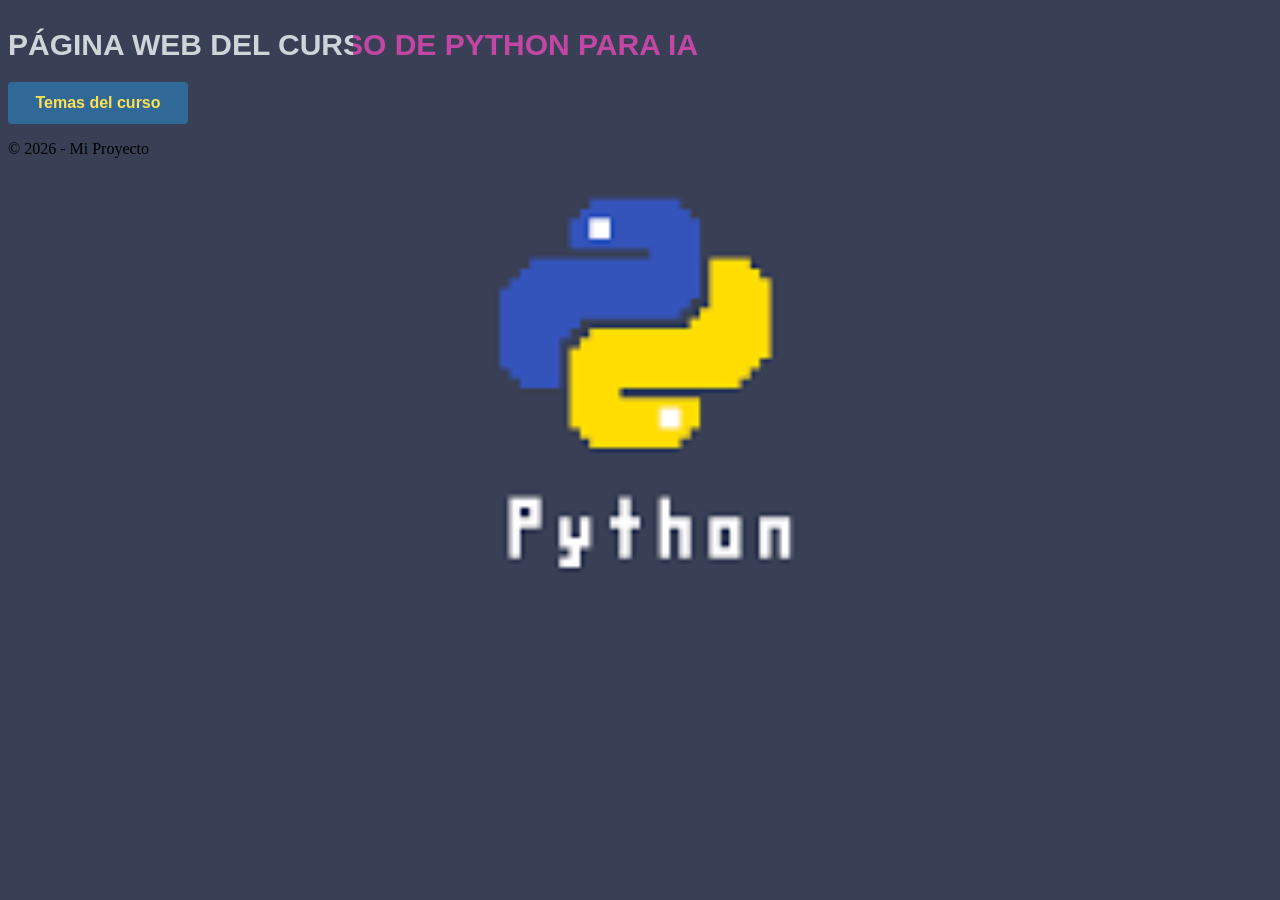
==== index.html @ 624d0b4f "Add files via upload" ====
<!DOCTYPE html>
<html lang="es">
<head>
    <meta charset="UTF-8">
    <title>python desde cero</title>
    <link rel="stylesheet" href="python.css">
</head>
<body>

    <header>
        <h1 class="texto-dua">Página web del curso de python para IA</h1>
    </header>
    <div class="dropdown">
        <button class="dropbtn">Temas del curso</button>
        <div class="dropdown-content">
            <a href="ejercita.html">Ejercicios</a>
            <a href="Resumenes.html">Resumenes<br>de clases</a>
            <a href="Tips.html">Tips</a>
            <a href="Temas.html">Temas</a>
        </div>
    </div>
    <footer>
        <p>&copy; 2026 - Mi Proyecto</p>
    </footer>
<script src="script.js"></script>
</body>
</html>
---- python.css ----
body{
    background-image:url("[data-uri]");
    background-size: cover;
}
.texto-dua {
    /* El degradado de colores */
    background: linear-gradient(90deg, #cfd4d8 50%, #c246a3 50%);

    /* Estas tres líneas son las que hacen la magia del recorte */
    -webkit-background-clip: text; /* Obligatorio para Chrome/Safari/Celulares */
    background-clip: text;         /* Estándar moderno */
    color: transparent;            /* Hace el texto invisible para ver el fondo */

    /* Estilos para que el texto sea grande y se vea bien el corte */
    font-size: 30px;
    font-weight: 900;
    font-family: 'Arial Black', sans-serif;
    display: inline-block;
    text-transform: uppercase;
}
.dropdown {
    position: relative;
    display: inline-block;
}

.dropbtn {
    background-color: #306998;
    color: #ffe052;
    padding: 12px 20px;
    font-size: 16px;
    font-weight: bold;
    border: none;
    border-radius: 4px;
    cursor: pointer;
    min-width: 180px;
}

/* 1. OCULTAR POR DEFECTO */
.dropdown-content {
    display: none; 
    position: absolute;
    background-color: #ffffff;
    min-width: 180px;
    box-shadow: 0px 8px 16px rgba(0,0,0,0.1);
    z-index: 100; /* Asegura que tape la tabla */
}

/* 2. ESTILO DE LOS ENLACES */
.dropdown-content a {
    color: #333;
    padding: 12px 16px;
    text-decoration: none;
    display: block;
    font-family: sans-serif;
    transition: 0.3s;
}

/* 3. EFECTO HOVER EN ENLACES */
.dropdown-content a:hover {
    background-color: #f1f1f1; /* Corregido el # */
    color: #306998;
    border-left: 4px solid #ffe052;
}

/* 4. MOSTRAR AL PASAR EL MOUSE */
.dropdown:hover .dropdown-content {
    display: block;
}

.dropdown:hover .dropbtn {
    background-color: #234f75;
}

a {
    text-decoration: none;
}
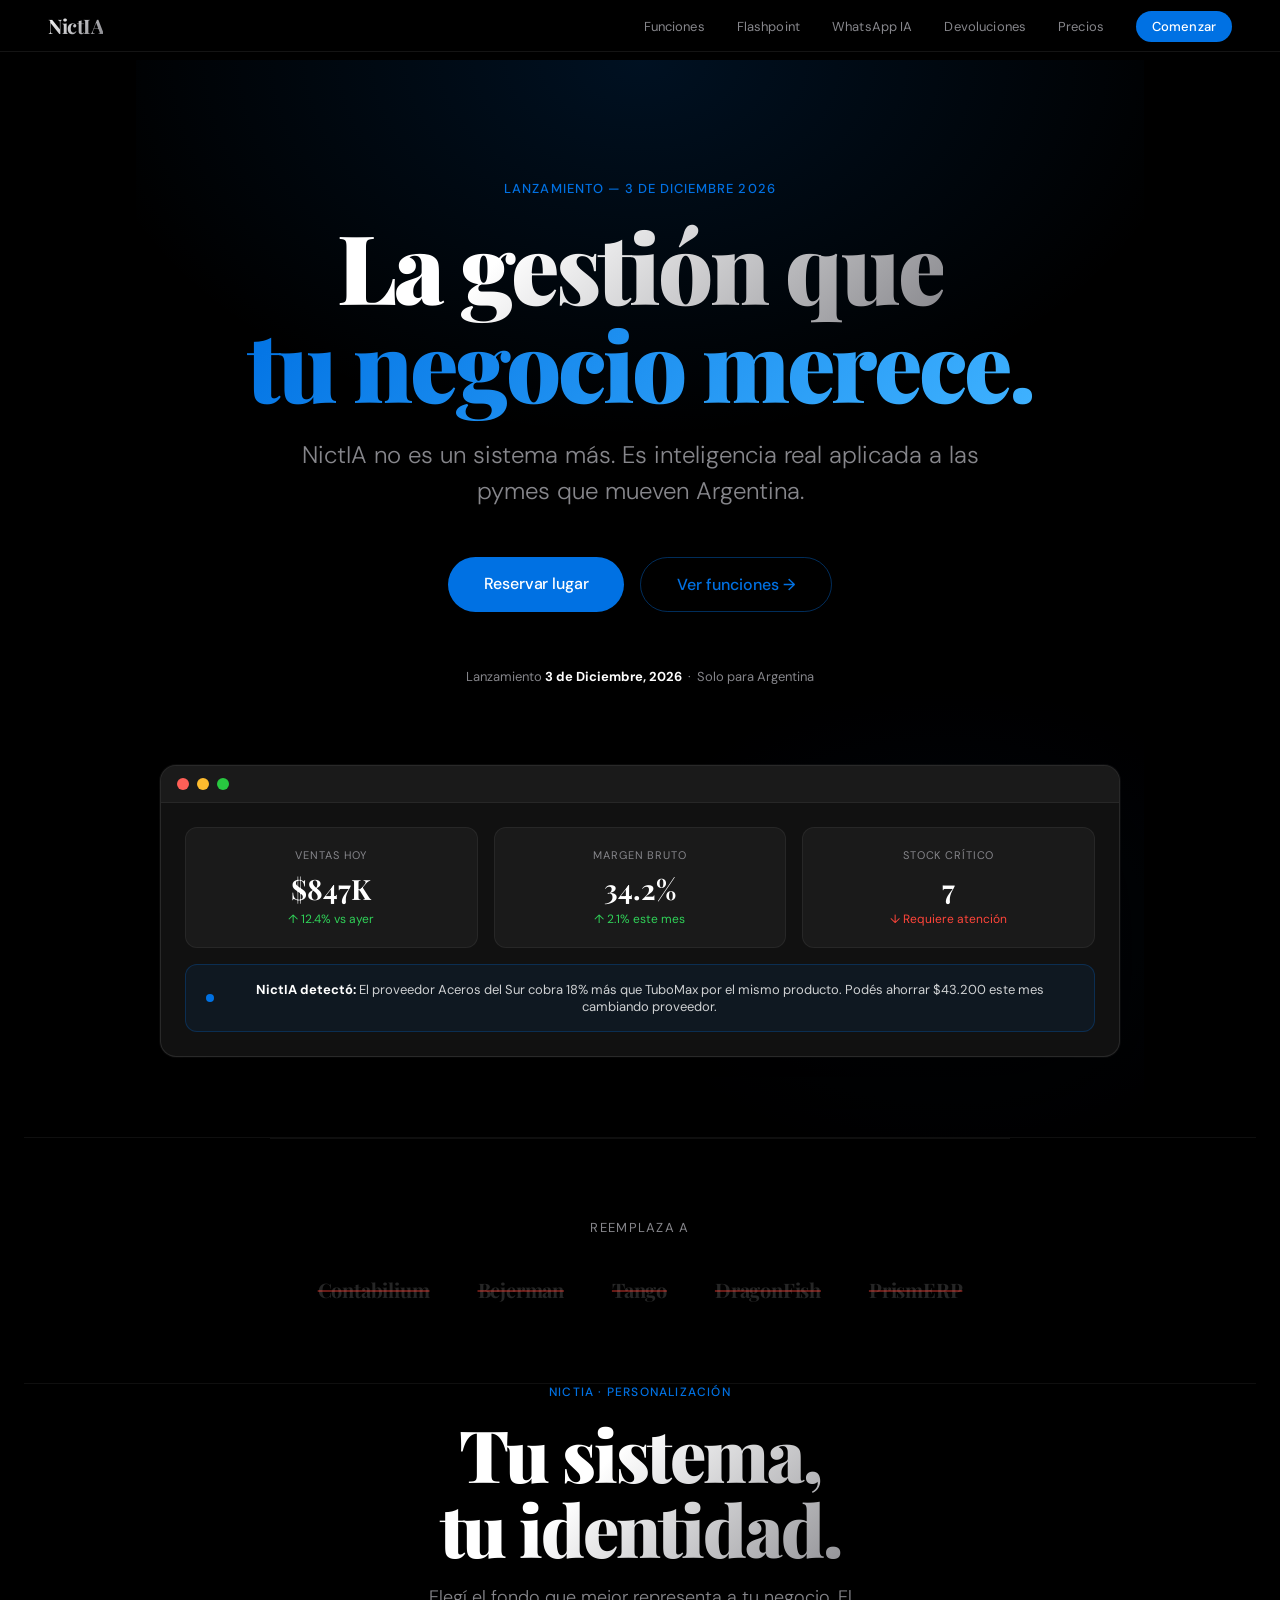
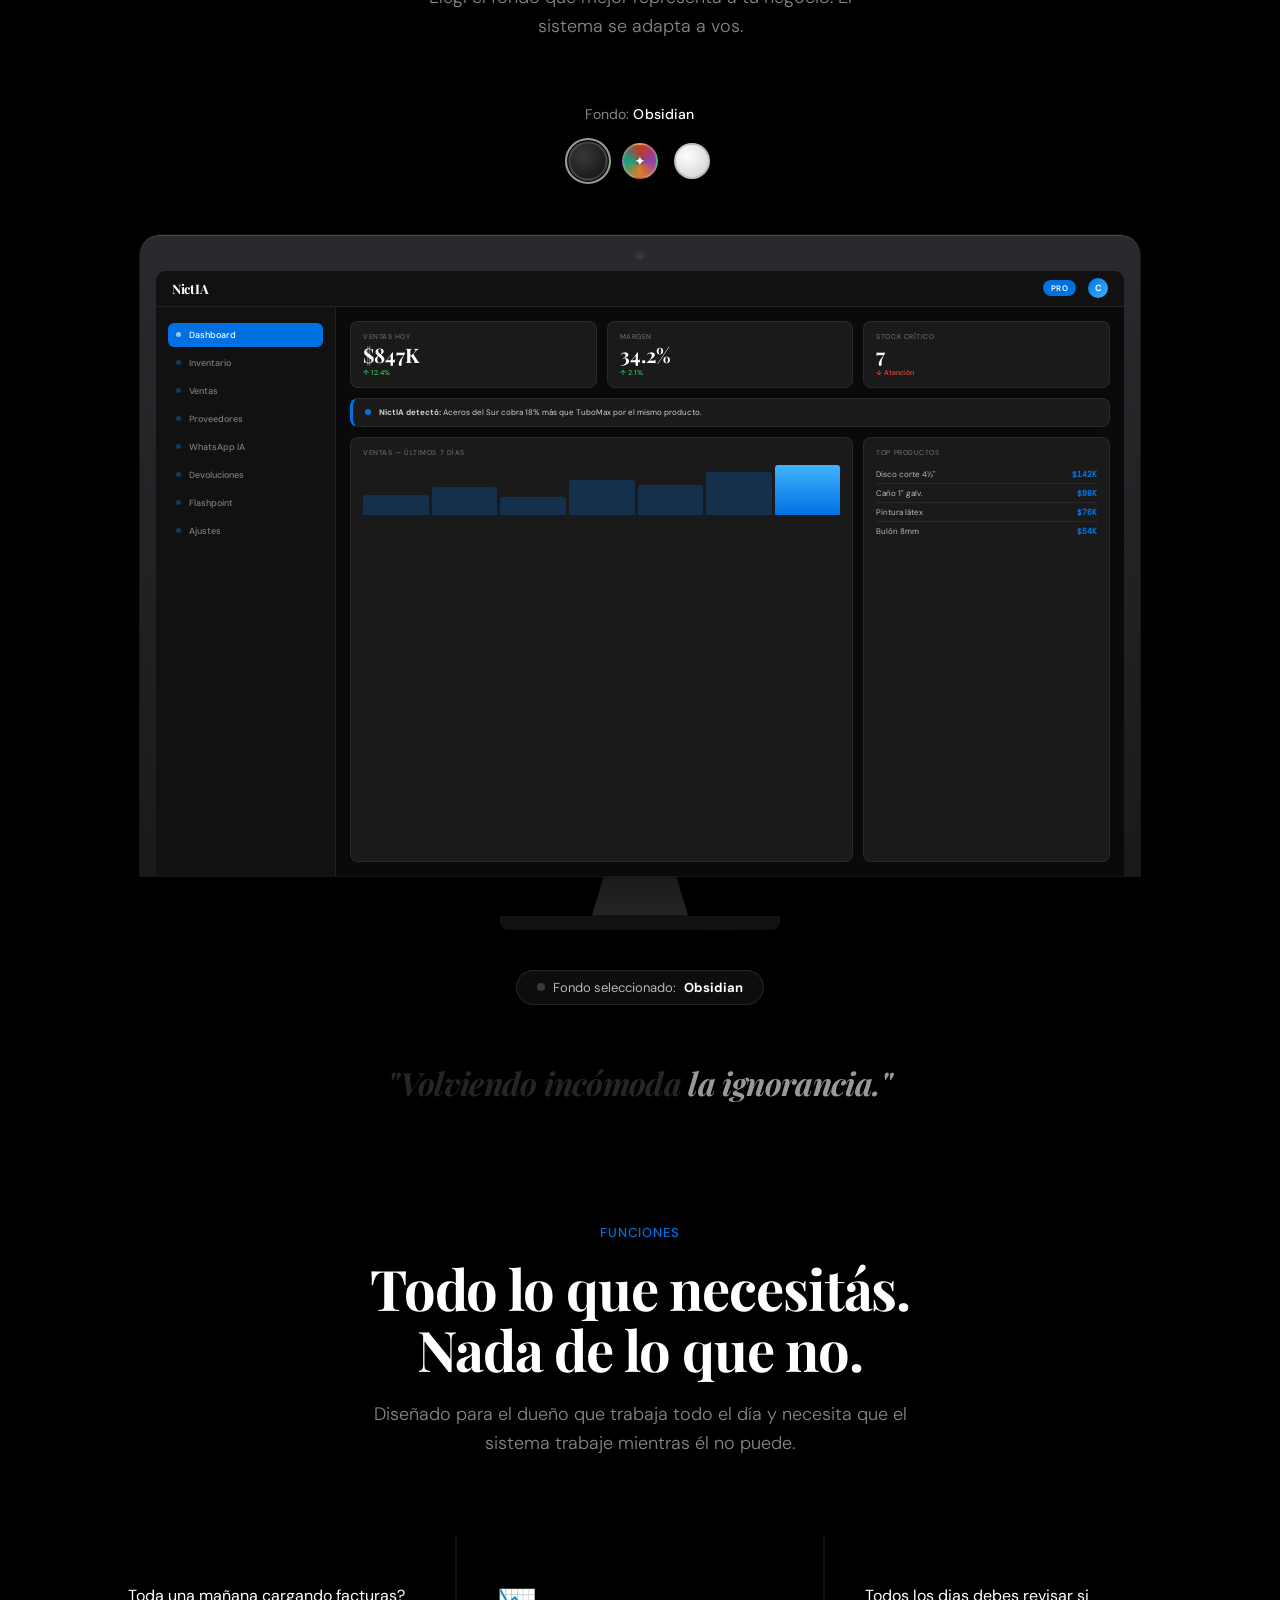
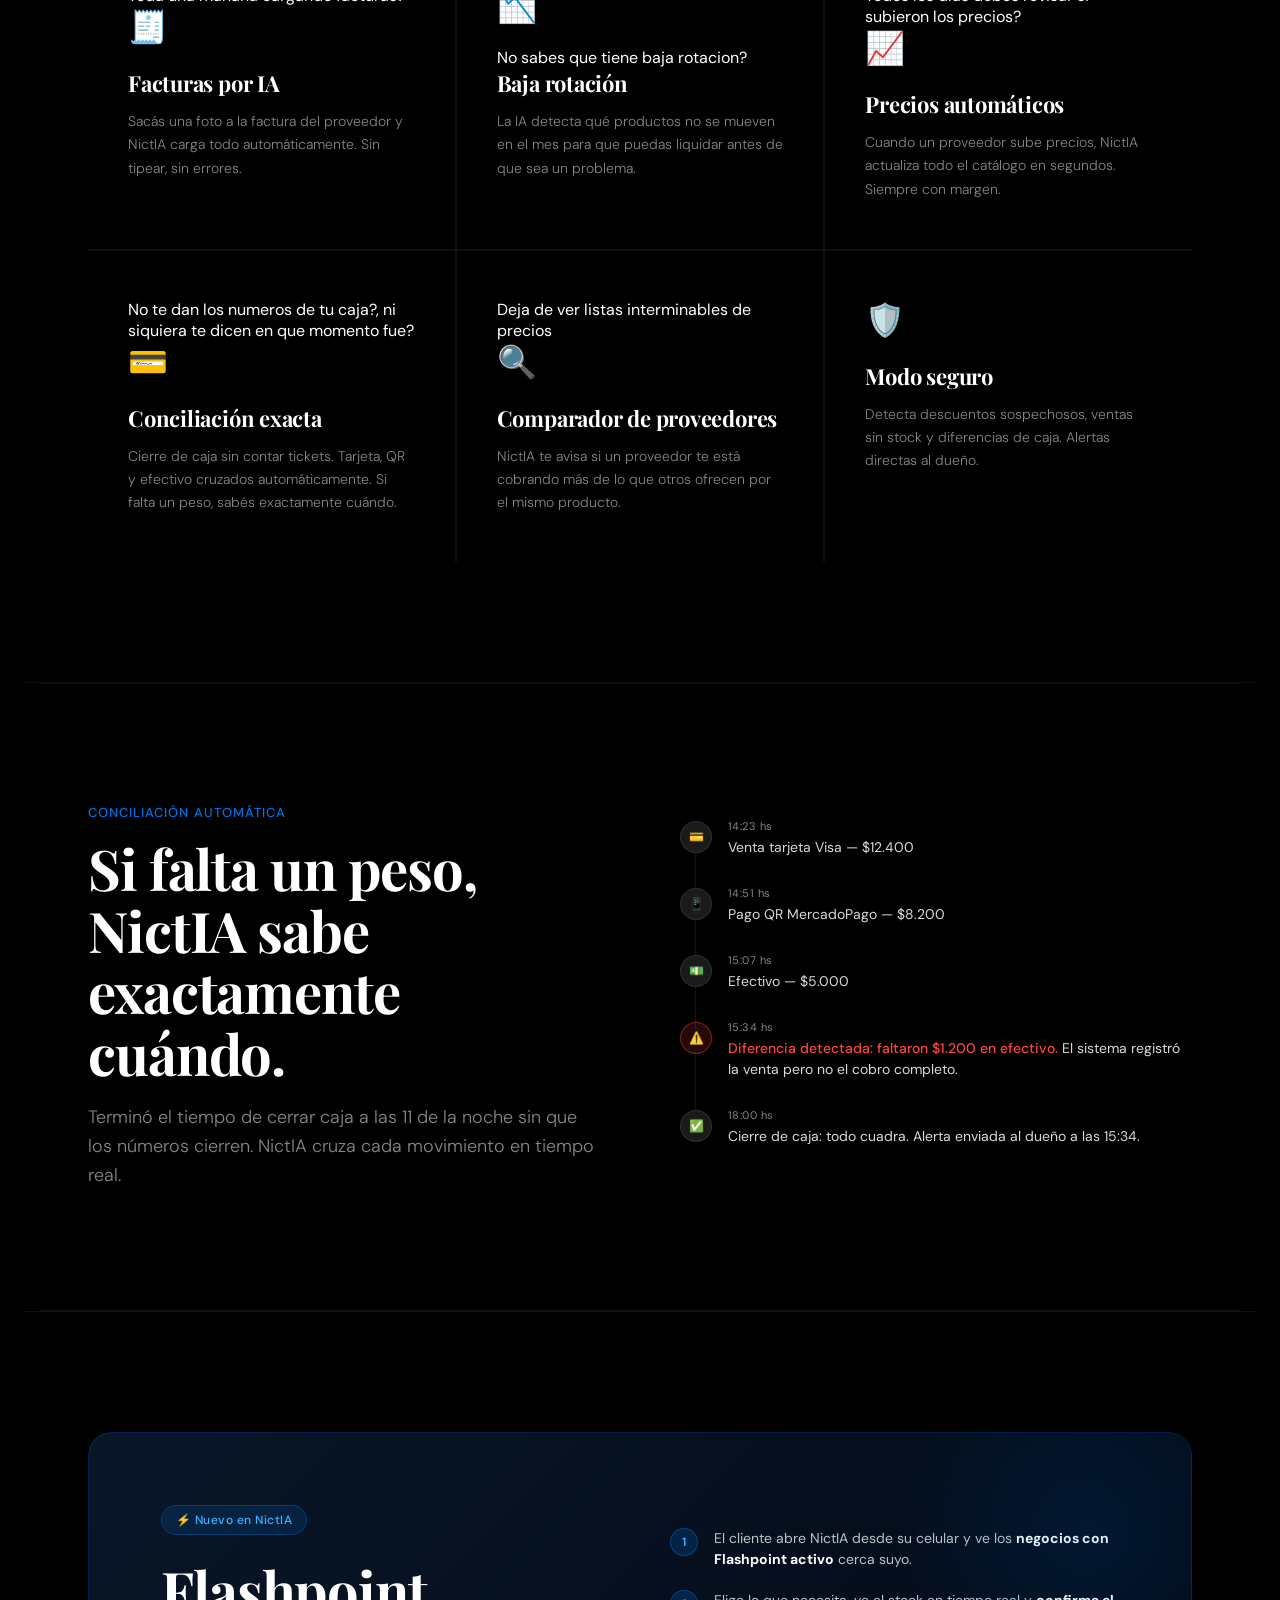
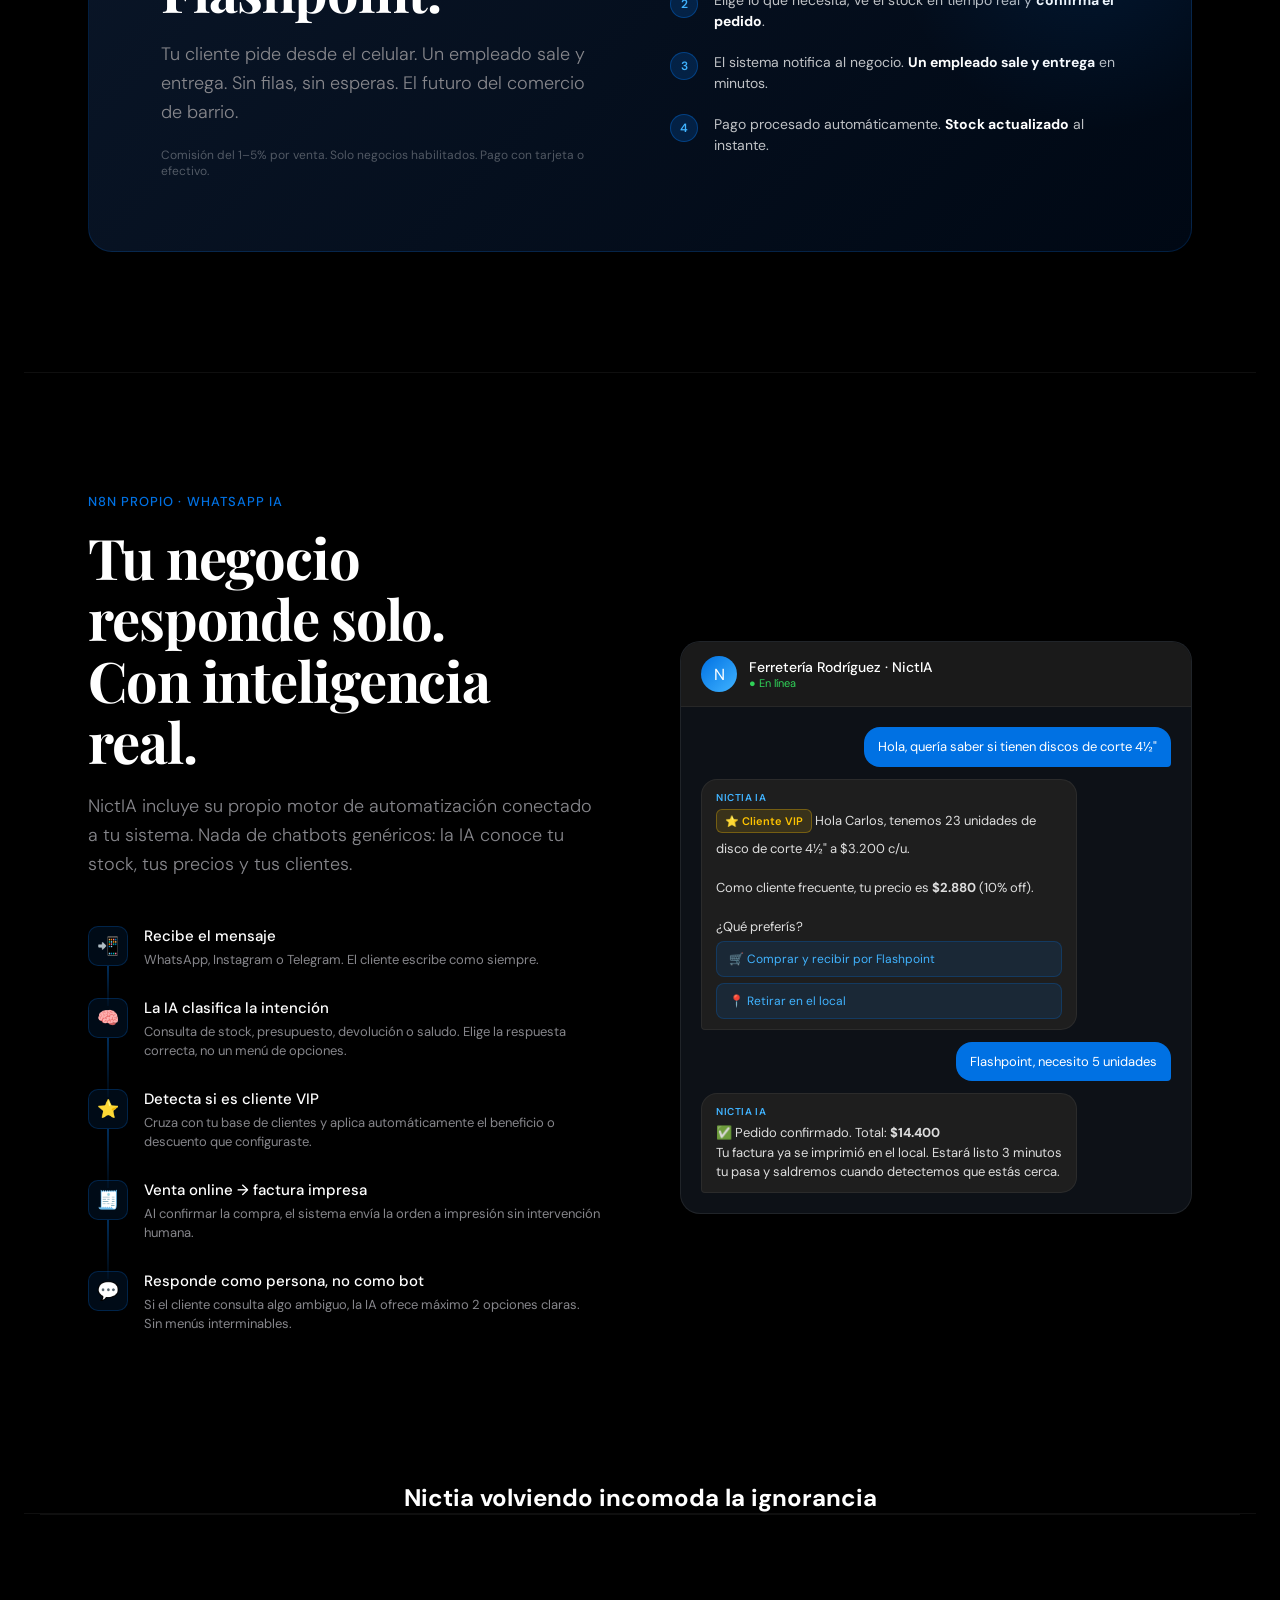
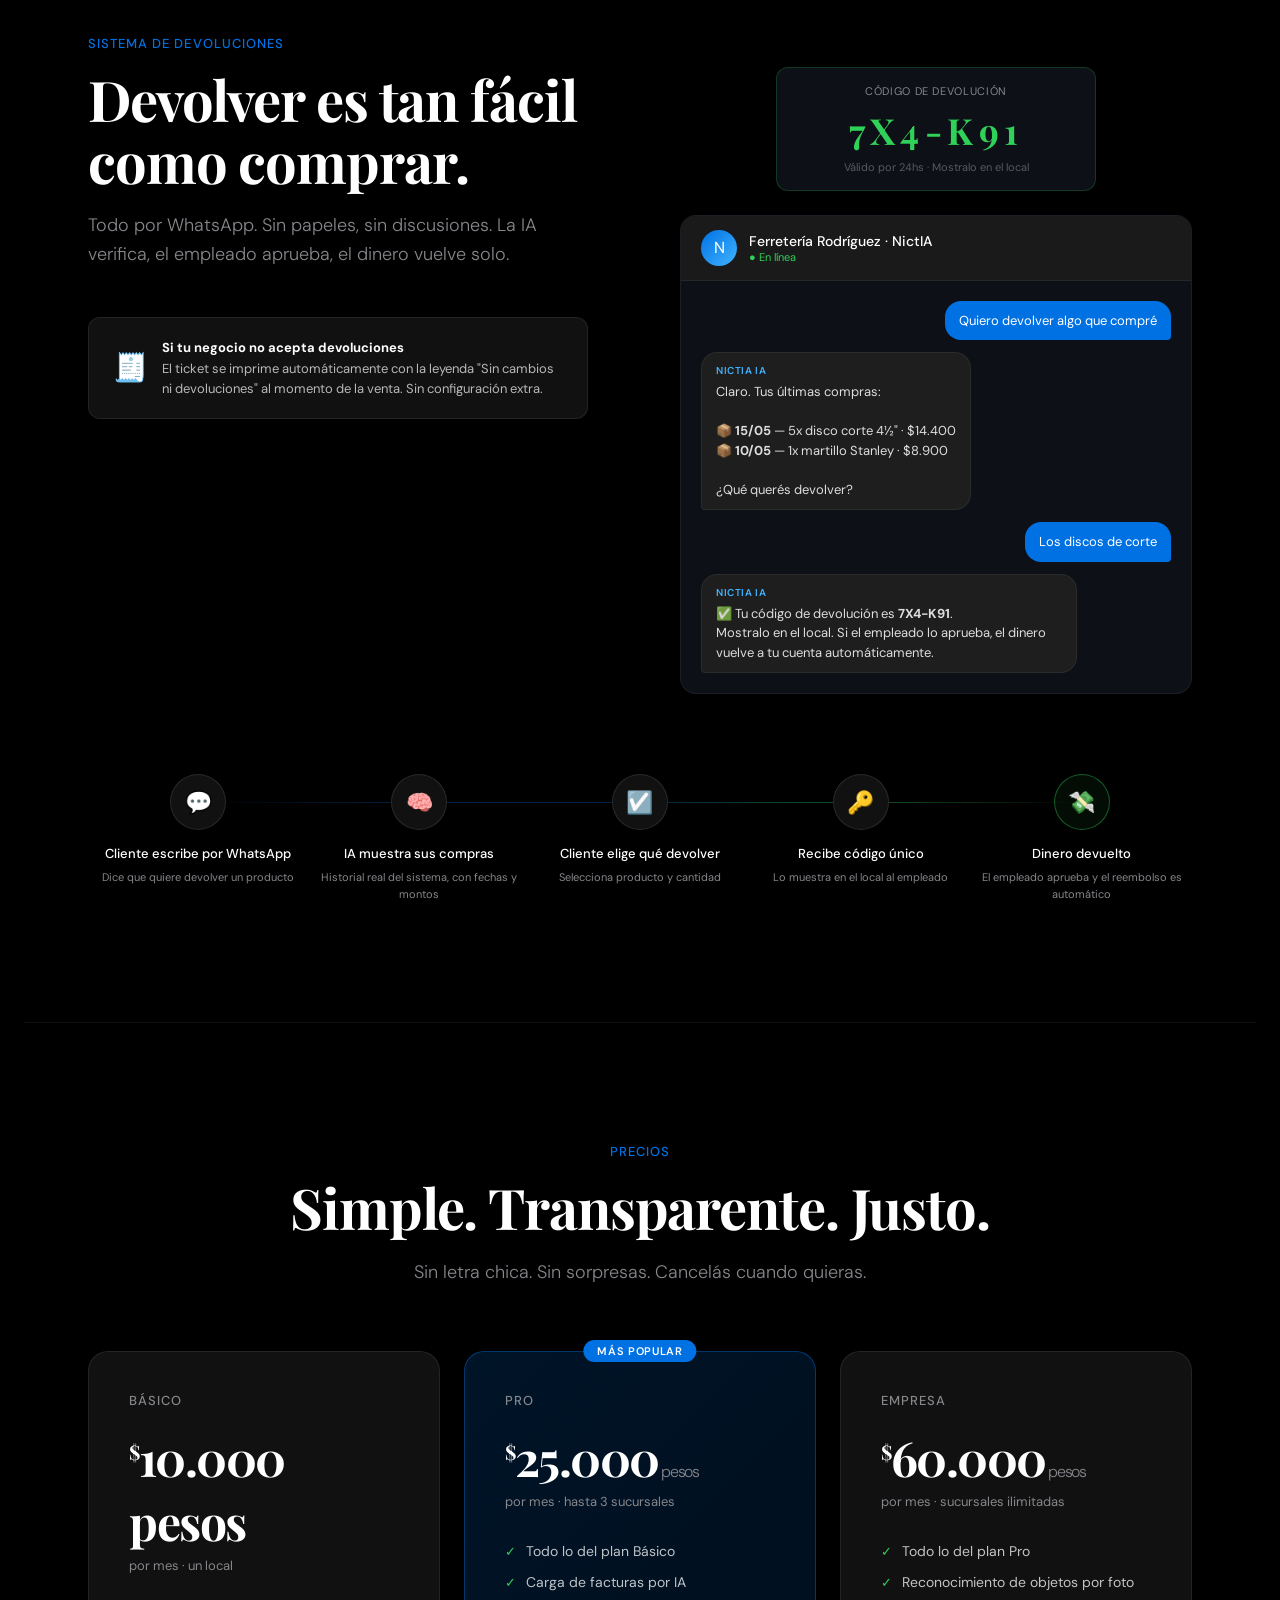
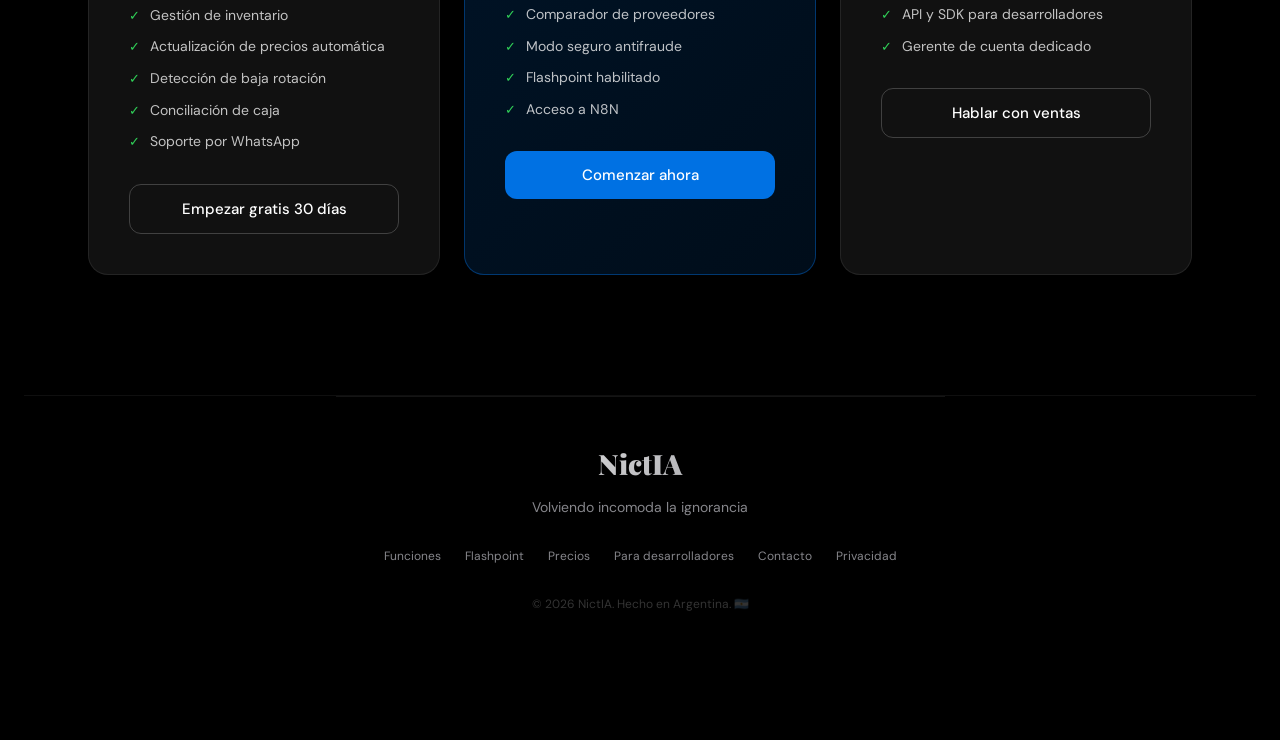
==== commit e1b9df6c: "Update index.html" ====
--- a/index.html
+++ b/index.html
@@ -1,27 +1,2578 @@
 <!DOCTYPE html>
 <html lang="es">
 <head>
-    <meta charset="UTF-8">
-    <title>python desde cero</title>
-    <link rel="stylesheet" href="python.css">
+<meta charset="UTF-8">
+<meta name="viewport" content="width=device-width, initial-scale=1.0">
+<title>NictIA — El futuro de la gestión</title>
+<link href="https://fonts.googleapis.com/css2?family=Playfair+Display:wght@400;700;900&family=DM+Sans:wght@300;400;500&display=swap" rel="stylesheet">
+<style>
+  *, *::before, *::after { margin: 0; padding: 0; box-sizing: border-box; }
+
+  :root {
+    --black: #000000;
+    --white: #ffffff;
+    --gray-light: #f5f5f7;
+    --gray-mid: #86868b;
+    --gray-dark: #1d1d1f;
+    --accent: #0071e3;
+    --accent-hover: #0077ed;
+  }
+*, *::before, *::after { margin: 0; padding: 0; box-sizing: border-box; }
+
+:root {
+  --page-bg: #000;
+  --accent: #0071e3;
+  --gray-mid: #86868b;
+  --white: #fff;
+
+  /* Tema 1: Obsidian (default) */
+  --t1-bg: #0a0a0a;
+  --t1-sidebar: #111111;
+  --t1-card: #1a1a1a;
+  --t1-border: rgba(255,255,255,0.07);
+  --t1-text: #ffffff;
+  --t1-accent: #0071e3;
+  --t1-accent2: #40b3ff;
+  --t1-green: #30d158;
+  --t1-swatch: #1a1a1a;
+
+  /* Tema 2: Aurora (verde esmeralda) */
+  --t2-bg: #020f0a;
+  --t2-sidebar: #051a10;
+  --t2-card: #0a2318;
+  --t2-border: rgba(48,209,88,0.12);
+  --t2-text: #e8fff2;
+  --t2-accent: #30d158;
+  --t2-accent2: #80ffaa;
+  --t2-green: #80ffaa;
+  --t2-swatch: #0a2318;
+
+  /* Tema 3: Titanio (blanco humo) */
+  --t3-bg: #f0f0f2;
+  --t3-sidebar: #e4e4e8;
+  --t3-card: #ffffff;
+  --t3-border: rgba(0,0,0,0.08);
+  --t3-text: #1d1d1f;
+  --t3-accent: #0071e3;
+  --t3-accent2: #0055b3;
+  --t3-green: #1a8a3a;
+  --t3-swatch: #d0d0d5;
+
+  /* Active theme vars */
+  --sys-bg: var(--t1-bg);
+  --sys-sidebar: var(--t1-sidebar);
+  --sys-card: var(--t1-card);
+  --sys-border: var(--t1-border);
+  --sys-text: var(--t1-text);
+  --sys-accent: var(--t1-accent);
+  --sys-accent2: var(--t1-accent2);
+  --sys-green: var(--t1-green);
+}
+
+body {
+  background: #000;
+  font-family: 'DM Sans', sans-serif;
+  color: #fff;
+  min-height: 100vh;
+  display: flex;
+  flex-direction: column;
+  align-items: center;
+  justify-content: flex-start;
+  padding: 60px 24px 80px;
+  overflow-x: hidden;
+}
+
+/* PAGE HEADER */
+.page-header {
+  text-align: center;
+  margin-bottom: 64px;
+  animation: fadeUp 0.7s ease forwards;
+}
+
+.page-eyebrow {
+  font-size: 12px;
+  font-weight: 500;
+  letter-spacing: 0.1em;
+  text-transform: uppercase;
+  color: var(--accent);
+  margin-bottom: 16px;
+}
+
+.page-title {
+  font-family: 'Playfair Display', serif;
+  font-size: clamp(40px, 6vw, 72px);
+  font-weight: 900;
+  letter-spacing: -0.03em;
+  line-height: 1.05;
+  background: linear-gradient(135deg, #fff 40%, #86868b 100%);
+  -webkit-background-clip: text;
+  -webkit-text-fill-color: transparent;
+  background-clip: text;
+  margin-bottom: 16px;
+}
+
+.page-sub {
+  font-size: 18px;
+  font-weight: 300;
+  color: var(--gray-mid);
+  max-width: 480px;
+  margin: 0 auto;
+  line-height: 1.6;
+}
+
+/* COLOR SELECTOR */
+.color-selector {
+  display: flex;
+  flex-direction: column;
+  align-items: center;
+  gap: 20px;
+  margin-bottom: 56px;
+  animation: fadeUp 0.7s ease 0.2s both;
+}
+
+.theme-label {
+  font-size: 14px;
+  color: var(--gray-mid);
+  font-weight: 400;
+  letter-spacing: 0.01em;
+  transition: color 0.3s;
+}
+
+.theme-label span {
+  color: #fff;
+  font-weight: 500;
+}
+
+.swatches {
+  display: flex;
+  gap: 16px;
+  align-items: center;
+}
+
+.swatch {
+  width: 36px;
+  height: 36px;
+  border-radius: 50%;
+  cursor: pointer;
+  border: 2px solid transparent;
+  transition: all 0.25s cubic-bezier(0.34, 1.56, 0.64, 1);
+  position: relative;
+  outline: none;
+}
+
+.swatch::after {
+  content: '';
+  position: absolute;
+  inset: -5px;
+  border-radius: 50%;
+  border: 2px solid transparent;
+  transition: border-color 0.25s;
+}
+
+.swatch.active::after { border-color: rgba(255,255,255,0.6); }
+.swatch:hover { transform: scale(1.15); }
+.swatch.active { transform: scale(1.1); }
+
+.swatch-1 { background: radial-gradient(circle at 35% 35%, #3a3a3a, #111); border-color: rgba(255,255,255,0.15); }
+.swatch-2 { background: radial-gradient(circle at 35% 35%, #30d158, #051a10); border-color: rgba(48,209,88,0.3); }
+.swatch-3 { background: radial-gradient(circle at 35% 35%, #ffffff, #d0d0d5); border-color: rgba(0,0,0,0.15); }
+
+/* MONITOR WRAPPER */
+.monitor-wrapper {
+  width: 100%;
+  max-width: 1000px;
+  animation: fadeUp 0.8s ease 0.35s both;
+}
+
+/* MONITOR */
+.monitor-outer {
+  background: linear-gradient(180deg, #2a2a2e 0%, #1a1a1c 100%);
+  border-radius: 20px 20px 0 0;
+  padding: 16px 16px 0;
+  box-shadow:
+    0 0 0 1px rgba(255,255,255,0.08),
+    0 60px 120px rgba(0,0,0,0.8),
+    inset 0 1px 0 rgba(255,255,255,0.12);
+  position: relative;
+}
+
+.monitor-camera {
+  width: 8px; height: 8px;
+  border-radius: 50%;
+  background: #3a3a3e;
+  margin: 0 auto 12px;
+  box-shadow: 0 0 0 1px rgba(255,255,255,0.06), inset 0 1px 2px rgba(0,0,0,0.5);
+}
+
+.monitor-screen {
+  border-radius: 10px 10px 0 0;
+  overflow: hidden;
+  aspect-ratio: 16/10;
+  position: relative;
+  transition: background 0.6s ease;
+  background: var(--sys-bg);
+}
+
+/* STAND */
+.monitor-stand {
+  width: 100%;
+  display: flex;
+  flex-direction: column;
+  align-items: center;
+}
+
+.stand-neck {
+  width: 120px;
+  height: 40px;
+  background: linear-gradient(180deg, #1a1a1c, #252528);
+  clip-path: polygon(20% 0%, 80% 0%, 90% 100%, 10% 100%);
+}
+
+.stand-base {
+  width: 280px;
+  height: 14px;
+  background: linear-gradient(180deg, #252528, #1e1e20);
+  border-radius: 0 0 8px 8px;
+  box-shadow: 0 4px 20px rgba(0,0,0,0.5);
+}
+
+/* SYSTEM UI INSIDE SCREEN */
+.system-ui {
+  width: 100%;
+  height: 100%;
+  display: grid;
+  grid-template-columns: 180px 1fr;
+  grid-template-rows: 36px 1fr;
+  transition: all 0.6s ease;
+  font-size: 10px;
+}
+
+/* TOPBAR */
+.sys-topbar {
+  grid-column: 1 / -1;
+  display: flex;
+  align-items: center;
+  justify-content: space-between;
+  padding: 0 16px;
+  border-bottom: 1px solid var(--sys-border);
+  background: var(--sys-sidebar);
+  transition: all 0.6s ease;
+}
+
+.sys-logo {
+  font-family: 'Playfair Display', serif;
+  font-size: 13px;
+  font-weight: 700;
+  color: var(--sys-text);
+  transition: color 0.6s;
+  letter-spacing: -0.02em;
+}
+
+.sys-topbar-right {
+  display: flex;
+  align-items: center;
+  gap: 12px;
+}
+
+.sys-topbar-pill {
+  background: var(--sys-accent);
+  color: #fff;
+  font-size: 8px;
+  font-weight: 600;
+  padding: 3px 8px;
+  border-radius: 20px;
+  letter-spacing: 0.04em;
+  text-transform: uppercase;
+}
+
+.sys-avatar {
+  width: 20px; height: 20px;
+  border-radius: 50%;
+  background: linear-gradient(135deg, var(--sys-accent), var(--sys-accent2));
+  transition: all 0.6s;
+  display: flex;
+  align-items: center;
+  justify-content: center;
+  font-size: 9px;
+  font-weight: 600;
+  color: #fff;
+}
+
+/* SIDEBAR */
+.sys-sidebar {
+  background: var(--sys-sidebar);
+  border-right: 1px solid var(--sys-border);
+  padding: 16px 12px;
+  display: flex;
+  flex-direction: column;
+  gap: 4px;
+  transition: all 0.6s ease;
+}
+
+.sys-nav-item {
+  display: flex;
+  align-items: center;
+  gap: 8px;
+  padding: 6px 8px;
+  border-radius: 6px;
+  color: var(--sys-text);
+  opacity: 0.45;
+  font-size: 9px;
+  font-weight: 500;
+  transition: all 0.3s;
+  cursor: default;
+}
+
+.sys-nav-item.active {
+  background: var(--sys-accent);
+  opacity: 1;
+  color: #fff;
+}
+
+.sys-nav-item.active .nav-dot { background: rgba(255,255,255,0.6); }
+
+.nav-dot {
+  width: 5px; height: 5px;
+  border-radius: 50%;
+  background: var(--sys-accent);
+  flex-shrink: 0;
+  transition: background 0.6s;
+}
+
+/* MAIN CONTENT */
+.sys-main {
+  background: var(--sys-bg);
+  padding: 14px;
+  display: grid;
+  grid-template-columns: 1fr 1fr 1fr;
+  grid-template-rows: auto auto 1fr;
+  gap: 10px;
+  overflow: hidden;
+  transition: background 0.6s ease;
+}
+
+.sys-card {
+  background: var(--sys-card);
+  border: 1px solid var(--sys-border);
+  border-radius: 8px;
+  padding: 10px 12px;
+  transition: all 0.6s ease;
+}
+
+.sys-card-label {
+  font-size: 7px;
+  text-transform: uppercase;
+  letter-spacing: 0.08em;
+  color: var(--sys-text);
+  opacity: 0.4;
+  margin-bottom: 4px;
+  transition: color 0.6s;
+}
+
+.sys-card-value {
+  font-family: 'Playfair Display', serif;
+  font-size: 20px;
+  font-weight: 700;
+  color: var(--sys-text);
+  line-height: 1;
+  transition: color 0.6s;
+}
+
+.sys-card-change {
+  font-size: 7px;
+  color: var(--sys-green);
+  margin-top: 3px;
+  font-weight: 500;
+  transition: color 0.6s;
+}
+
+.sys-alert {
+  grid-column: span 3;
+  background: var(--sys-card);
+  border: 1px solid var(--sys-border);
+  border-left: 3px solid var(--sys-accent);
+  border-radius: 8px;
+  padding: 8px 12px;
+  display: flex;
+  align-items: center;
+  gap: 8px;
+  transition: all 0.6s ease;
+}
+
+.sys-alert-dot {
+  width: 6px; height: 6px;
+  border-radius: 50%;
+  background: var(--sys-accent);
+  flex-shrink: 0;
+  animation: pulse 2s infinite;
+  transition: background 0.6s;
+}
+
+.sys-alert-text {
+  font-size: 8px;
+  color: var(--sys-text);
+  opacity: 0.8;
+  line-height: 1.4;
+  transition: color 0.6s;
+}
+
+.sys-alert-text strong {
+  color: var(--sys-text);
+  opacity: 1;
+  transition: color 0.6s;
+}
+
+.sys-chart-area {
+  grid-column: span 2;
+  background: var(--sys-card);
+  border: 1px solid var(--sys-border);
+  border-radius: 8px;
+  padding: 10px 12px;
+  transition: all 0.6s ease;
+  position: relative;
+  overflow: hidden;
+}
+
+.sys-chart-label {
+  font-size: 7px;
+  text-transform: uppercase;
+  letter-spacing: 0.08em;
+  color: var(--sys-text);
+  opacity: 0.4;
+  margin-bottom: 8px;
+  transition: color 0.6s;
+}
+
+.chart-bars {
+  display: flex;
+  align-items: flex-end;
+  gap: 3px;
+  height: 50px;
+}
+
+.chart-bar {
+  flex: 1;
+  border-radius: 3px 3px 0 0;
+  background: var(--sys-accent);
+  opacity: 0.25;
+  transition: all 0.6s ease;
+}
+
+.chart-bar.highlight {
+  opacity: 1;
+  background: linear-gradient(to top, var(--sys-accent), var(--sys-accent2));
+}
+
+.sys-mini-list {
+  background: var(--sys-card);
+  border: 1px solid var(--sys-border);
+  border-radius: 8px;
+  padding: 10px 12px;
+  transition: all 0.6s ease;
+}
+
+.mini-list-item {
+  display: flex;
+  justify-content: space-between;
+  align-items: center;
+  padding: 4px 0;
+  border-bottom: 1px solid var(--sys-border);
+  transition: border-color 0.6s;
+}
+
+.mini-list-item:last-child { border: none; }
+
+  background: var(--sys-card);
+  border: 1px solid var(--sys-border);
+  border-radius: 8px;
+  padding: 10px 12px;
+  transition: all 0.6s ease;
+}
+
+.mini-list-item {
+  display: flex;
+  justify-content: space-between;
+  align-items: center;
+  padding: 4px 0;
+  border-bottom: 1px solid var(--sys-border);
+  transition: border-color 0.6s;
+}
+
+.mini-list-item:last-child { border: none; }
+
+.mini-item-name {
+  font-size: 8px;
+  color: var(--sys-text);
+  opacity: 0.7;
+  transition: color 0.6s;
+}
+
+.mini-item-val {
+  font-size: 8px;
+  font-weight: 600;
+  color: var(--sys-accent);
+  font-family: 'DM Mono', monospace;
+  transition: color 0.6s;
+}
+
+/* THEME NAME BADGE */
+.theme-name-badge {
+  display: inline-flex;
+  align-items: center;
+  gap: 8px;
+  background: rgba(255,255,255,0.05);
+  border: 1px solid rgba(255,255,255,0.1);
+  border-radius: 980px;
+  padding: 8px 20px;
+  font-size: 13px;
+  color: rgba(255,255,255,0.7);
+  margin-top: 40px;
+  transition: all 0.4s ease;
+  animation: fadeUp 0.7s ease 0.5s both;
+}
+
+.theme-name-badge .dot {
+  width: 8px; height: 8px;
+  border-radius: 50%;
+  transition: background 0.4s;
+}
+
+.theme-name-badge strong { color: #fff; }
+
+/* TAGLINE */
+.tagline-bottom {
+  margin-top: 56px;
+  text-align: center;
+  animation: fadeUp 0.7s ease 0.6s both;
+}
+
+.tagline-bottom p {
+  font-family: 'Playfair Display', serif;
+  font-size: clamp(22px, 3vw, 32px);
+  font-style: italic;
+  font-weight: 700;
+  color: rgba(255,255,255,0.15);
+  letter-spacing: -0.02em;
+  transition: color 0.4s;
+}
+
+.tagline-bottom p span {
+  color: rgba(255,255,255,0.6);
+}
+
+/* ANIMATIONS */
+@keyframes fadeUp {
+  from { opacity: 0; transform: translateY(20px); }
+  to { opacity: 1; transform: translateY(0); }
+}
+
+@keyframes pulse {
+  0%, 100% { opacity: 1; }
+  50% { opacity: 0.4; }
+}
+
+/* SIGNATURE SWATCH */
+.swatch-sig {
+  background: conic-gradient(#c0392b, #8e44ad, #e67e22, #16a085, #c0392b);
+  border-color: rgba(255,255,255,0.2);
+  font-size: 14px;
+  color: white;
+  display: flex;
+  align-items: center;
+  justify-content: center;
+  text-shadow: 0 1px 3px rgba(0,0,0,0.5);
+}
+
+/* SIGNATURE PANEL */
+.sig-panel {
+  width: 100%;
+  max-width: 600px;
+  overflow: hidden;
+  max-height: 0;
+  opacity: 0;
+  transition: max-height 0.5s cubic-bezier(0.4,0,0.2,1), opacity 0.4s ease, margin 0.4s ease;
+  margin-bottom: 0;
+}
+
+.sig-panel.open {
+  max-height: 200px;
+  opacity: 1;
+  margin-bottom: 24px;
+}
+
+.sig-panel-inner {
+  background: rgba(255,255,255,0.04);
+  border: 1px solid rgba(255,255,255,0.1);
+  border-radius: 16px;
+  padding: 20px 24px;
+  display: flex;
+  gap: 32px;
+  align-items: flex-end;
+  flex-wrap: wrap;
+  margin-top: 16px;
+}
+
+.sig-field-group { display: flex; flex-direction: column; gap: 8px; flex: 1; min-width: 180px; }
+
+.sig-label {
+  font-size: 11px;
+  font-weight: 500;
+  text-transform: uppercase;
+  letter-spacing: 0.08em;
+  color: var(--gray-mid);
+}
+
+.sig-input {
+  background: rgba(255,255,255,0.06);
+  border: 1px solid rgba(255,255,255,0.12);
+  border-radius: 10px;
+  padding: 10px 14px;
+  font-size: 14px;
+  font-family: 'DM Sans', sans-serif;
+  color: white;
+  outline: none;
+  transition: border-color 0.2s;
+  width: 100%;
+}
+
+.sig-input::placeholder { color: rgba(255,255,255,0.25); }
+.sig-input:focus { border-color: rgba(255,255,255,0.35); }
+
+.sig-color-row { display: flex; align-items: center; gap: 12px; }
+
+.sig-color-picker {
+  width: 40px; height: 40px;
+  border-radius: 50%;
+  border: 2px solid rgba(255,255,255,0.2);
+  padding: 2px;
+  background: none;
+  cursor: pointer;
+  overflow: hidden;
+}
+
+.sig-presets { display: flex; gap: 8px; }
+
+.sig-preset {
+  width: 24px; height: 24px;
+  border-radius: 50%;
+  border: 2px solid transparent;
+  cursor: pointer;
+  transition: all 0.2s;
+}
+
+.sig-preset:hover { transform: scale(1.2); border-color: rgba(255,255,255,0.4); }
+
+/* WATERMARK */
+.sys-watermark {
+  position: absolute;
+  inset: 0;
+  display: flex;
+  align-items: center;
+  justify-content: center;
+  pointer-events: none;
+  z-index: 0;
+  overflow: hidden;
+}
+
+.sys-watermark::after {
+  content: attr(data-name);
+  font-family: 'Playfair Display', serif;
+  font-size: 52px;
+  font-weight: 900;
+  font-style: italic;
+  letter-spacing: -0.03em;
+  color: var(--sys-accent);
+  opacity: 0.06;
+  white-space: nowrap;
+  text-transform: uppercase;
+  transition: all 0.5s ease;
+  transform: rotate(-8deg);
+}
+
+/* Configuraciones para transiciones fluidas */
+.sys-main { position: relative; }
+.sys-main > *:not(.sys-watermark) { position: relative; z-index: 1; }
+
+.monitor-screen,
+.sys-topbar,
+.sys-sidebar,
+.sys-main,
+.sys-card,
+.sys-alert,
+.sys-chart-area,
+.sys-mini-list {
+  transition: background 0.55s cubic-bezier(0.4, 0, 0.2, 1),
+              border-color 0.55s cubic-bezier(0.4, 0, 0.2, 1),
+              color 0.55s cubic-bezier(0.4, 0, 0.2, 1);
+}
+
+  html { scroll-behavior: smooth; }
+
+  body {
+    font-family: 'DM Sans', sans-serif;
+    background: var(--black);
+    color: var(--white);
+    overflow-x: hidden;
+  }
+
+  /* NAV */
+  nav {
+    position: fixed;
+    top: 0; left: 0; right: 0;
+    z-index: 100;
+    background: rgba(0,0,0,0.8);
+    backdrop-filter: saturate(180%) blur(20px);
+    -webkit-backdrop-filter: saturate(180%) blur(20px);
+    border-bottom: 1px solid rgba(255,255,255,0.08);
+    display: flex;
+    align-items: center;
+    justify-content: space-between;
+    padding: 0 48px;
+    height: 52px;
+  }
+
+  .nav-logo {
+    font-family: 'Playfair Display', serif;
+    font-size: 20px;
+    font-weight: 700;
+    letter-spacing: -0.5px;
+    background: linear-gradient(135deg, #fff 0%, #86868b 100%);
+    -webkit-background-clip: text;
+    -webkit-text-fill-color: transparent;
+    background-clip: text;
+  }
+
+  .nav-links {
+    display: flex;
+    gap: 32px;
+    list-style: none;
+  }
+
+  .nav-links a {
+    color: var(--gray-mid);
+    text-decoration: none;
+    font-size: 13px;
+    font-weight: 400;
+    transition: color 0.2s;
+    letter-spacing: 0.01em;
+  }
+
+  .nav-links a:hover { color: var(--white); }
+
+  .nav-cta {
+    background: var(--accent);
+    color: white !important;
+    padding: 7px 16px;
+    border-radius: 980px;
+    font-size: 13px !important;
+    font-weight: 500 !important;
+    transition: background 0.2s !important;
+  }
+
+  .nav-cta:hover { background: var(--accent-hover) !important; color: white !important; }
+
+  /* HERO */
+  .hero {
+    min-height: 100vh;
+    display: flex;
+    flex-direction: column;
+    align-items: center;
+    justify-content: center;
+    text-align: center;
+    padding: 120px 24px 80px;
+    position: relative;
+    overflow: hidden;
+  }
+
+  .hero-bg {
+    position: absolute;
+    inset: 0;
+    background: radial-gradient(ellipse 80% 50% at 50% 0%, rgba(0,113,227,0.15) 0%, transparent 70%),
+                radial-gradient(ellipse 60% 40% at 80% 80%, rgba(0,113,227,0.06) 0%, transparent 60%);
+  }
+
+  .hero-eyebrow {
+    font-size: 13px;
+    font-weight: 500;
+    color: var(--accent);
+    letter-spacing: 0.08em;
+    text-transform: uppercase;
+    margin-bottom: 20px;
+    opacity: 0;
+    animation: fadeUp 0.8s ease forwards 0.2s;
+  }
+
+  .hero-title {
+    font-family: 'Playfair Display', serif;
+    font-size: clamp(52px, 8vw, 96px);
+    font-weight: 900;
+    line-height: 1.02;
+    letter-spacing: -0.03em;
+    margin-bottom: 24px;
+    opacity: 0;
+    animation: fadeUp 0.8s ease forwards 0.4s;
+  }
+
+  .hero-title span {
+    background: linear-gradient(135deg, #fff 30%, #86868b 100%);
+    -webkit-background-clip: text;
+    -webkit-text-fill-color: transparent;
+    background-clip: text;
+  }
+
+  .hero-title .accent {
+    background: linear-gradient(135deg, #0071e3, #40b3ff);
+    -webkit-background-clip: text;
+    -webkit-text-fill-color: transparent;
+    background-clip: text;
+  }
+
+  .hero-sub {
+    font-size: clamp(18px, 2.5vw, 24px);
+    font-weight: 300;
+    color: var(--gray-mid);
+    max-width: 680px;
+    line-height: 1.5;
+    margin-bottom: 48px;
+    opacity: 0;
+    animation: fadeUp 0.8s ease forwards 0.6s;
+  }
+
+  .hero-actions {
+    display: flex;
+    gap: 16px;
+    flex-wrap: wrap;
+    justify-content: center;
+    opacity: 0;
+    animation: fadeUp 0.8s ease forwards 0.8s;
+  }
+
+  .btn-primary {
+    background: var(--accent);
+    color: white;
+    padding: 16px 36px;
+    border-radius: 980px;
+    font-size: 16px;
+    font-weight: 500;
+    text-decoration: none;
+    transition: all 0.25s;
+    border: none;
+    cursor: pointer;
+    letter-spacing: -0.01em;
+  }
+
+  .btn-primary:hover {
+    background: var(--accent-hover);
+    transform: scale(1.02);
+  }
+
+  .btn-ghost {
+    background: transparent;
+    color: var(--accent);
+    padding: 16px 36px;
+    border-radius: 980px;
+    font-size: 16px;
+    font-weight: 500;
+    text-decoration: none;
+    transition: all 0.25s;
+    border: 1px solid rgba(0,113,227,0.4);
+    cursor: pointer;
+  }
+
+  .btn-ghost:hover {
+    border-color: var(--accent);
+    background: rgba(0,113,227,0.08);
+  }
+
+  .hero-launch {
+    margin-top: 56px;
+    font-size: 13px;
+    color: var(--gray-mid);
+    opacity: 0;
+    animation: fadeUp 0.8s ease forwards 1s;
+  }
+
+  .hero-launch strong { color: var(--white); }
+
+  /* DASHBOARD MOCKUP */
+  .hero-visual {
+    margin-top: 80px;
+    width: 100%;
+    max-width: 960px;
+    opacity: 0;
+    animation: fadeUp 1s ease forwards 1.2s;
+    position: relative;
+  }
+
+  .mockup {
+    background: #111;
+    border: 1px solid rgba(255,255,255,0.1);
+    border-radius: 16px;
+    overflow: hidden;
+    box-shadow: 0 40px 120px rgba(0,0,0,0.8), 0 0 0 1px rgba(255,255,255,0.05), inset 0 1px 0 rgba(255,255,255,0.08);
+  }
+
+  .mockup-bar {
+    background: #1a1a1a;
+    padding: 12px 16px;
+    display: flex;
+    align-items: center;
+    gap: 8px;
+    border-bottom: 1px solid rgba(255,255,255,0.06);
+  }
+
+  .dot { width: 12px; height: 12px; border-radius: 50%; }
+  .dot-red { background: #ff5f57; }
+  .dot-yellow { background: #febc2e; }
+  .dot-green { background: #28c840; }
+
+  .mockup-content {
+    padding: 24px;
+    display: grid;
+    grid-template-columns: 1fr 1fr 1fr;
+    gap: 16px;
+  }
+
+  .metric-card {
+    background: #1a1a1a;
+    border: 1px solid rgba(255,255,255,0.06);
+    border-radius: 12px;
+    padding: 20px;
+    transition: border-color 0.3s;
+  }
+
+  .metric-card:hover { border-color: rgba(0,113,227,0.4); }
+
+  .metric-label {
+    font-size: 11px;
+    color: var(--gray-mid);
+    text-transform: uppercase;
+    letter-spacing: 0.08em;
+    margin-bottom: 8px;
+  }
+
+  .metric-value {
+    font-family: 'Playfair Display', serif;
+    font-size: 28px;
+    font-weight: 700;
+    color: var(--white);
+    margin-bottom: 4px;
+  }
+
+  .metric-change {
+    font-size: 12px;
+    color: #30d158;
+  }
+
+  .metric-change.negative { color: #ff453a; }
+
+  .alert-card {
+    grid-column: span 3;
+    background: rgba(0,113,227,0.08);
+    border: 1px solid rgba(0,113,227,0.25);
+    border-radius: 12px;
+    padding: 16px 20px;
+    display: flex;
+    align-items: center;
+    gap: 12px;
+  }
+
+  .alert-dot {
+    width: 8px; height: 8px;
+    border-radius: 50%;
+    background: var(--accent);
+    flex-shrink: 0;
+    animation: pulse 2s infinite;
+  }
+
+  .alert-text { font-size: 13px; color: rgba(255,255,255,0.8); }
+  .alert-text strong { color: white; }
+
+  /* SECTIONS */
+  section { padding: 120px 48px; max-width: 1200px; margin: 0 auto; }
+
+  .section-eyebrow {
+    font-size: 13px;
+    font-weight: 500;
+    color: var(--accent);
+    letter-spacing: 0.08em;
+    text-transform: uppercase;
+    margin-bottom: 16px;
+  }
+
+  .section-title {
+    font-family: 'Playfair Display', serif;
+    font-size: clamp(36px, 5vw, 56px);
+    font-weight: 700;
+    line-height: 1.1;
+    letter-spacing: -0.02em;
+    margin-bottom: 20px;
+  }
+
+  .section-sub {
+    font-size: 18px;
+    color: var(--gray-mid);
+    font-weight: 300;
+    line-height: 1.6;
+    max-width: 560px;
+  }
+
+  /* FEATURES GRID */
+  .features-section { background: #000; }
+
+  .features-intro {
+    text-align: center;
+    margin-bottom: 80px;
+  }
+
+  .features-intro .section-sub { margin: 0 auto; }
+
+  .features-grid {
+    display: grid;
+    grid-template-columns: repeat(3, 1fr);
+    gap: 2px;
+    background: rgba(255,255,255,0.06);
+    border-radius: 20px;
+    overflow: hidden;
+  }
+
+  .feature-cell {
+    background: #000;
+    padding: 48px 40px;
+    transition: background 0.3s;
+    position: relative;
+    overflow: hidden;
+  }
+
+  .feature-cell::before {
+    content: '';
+    position: absolute;
+    inset: 0;
+    background: radial-gradient(ellipse 60% 60% at 50% 0%, rgba(0,113,227,0.08) 0%, transparent 70%);
+    opacity: 0;
+    transition: opacity 0.4s;
+  }
+
+  .feature-cell:hover::before { opacity: 1; }
+
+  .feature-icon {
+    font-size: 32px;
+    margin-bottom: 20px;
+    display: block;
+  }
+
+  .feature-name {
+    font-family: 'Playfair Display', serif;
+    font-size: 22px;
+    font-weight: 700;
+    margin-bottom: 12px;
+    letter-spacing: -0.01em;
+  }
+
+  .feature-desc {
+    font-size: 14px;
+    color: var(--gray-mid);
+    line-height: 1.65;
+    font-weight: 300;
+  }
+
+  /* CONCILIACION SECTION */
+  .conciliation-section {
+    background: #000;
+    border-top: 1px solid rgba(255,255,255,0.06);
+    border-bottom: 1px solid rgba(255,255,255,0.06);
+  }
+
+  .conciliation-inner {
+    display: grid;
+    grid-template-columns: 1fr 1fr;
+    gap: 80px;
+    align-items: center;
+    max-width: 1200px;
+    margin: 0 auto;
+    padding: 120px 48px;
+  }
+
+  .timeline {
+    display: flex;
+    flex-direction: column;
+    gap: 0;
+  }
+
+  .timeline-item {
+    display: flex;
+    gap: 16px;
+    position: relative;
+  }
+
+  .timeline-item:not(:last-child)::after {
+    content: '';
+    position: absolute;
+    left: 15px;
+    top: 32px;
+    bottom: -8px;
+    width: 1px;
+    background: rgba(255,255,255,0.08);
+  }
+
+  .timeline-dot {
+    width: 32px;
+    height: 32px;
+    border-radius: 50%;
+    background: #1a1a1a;
+    border: 1px solid rgba(255,255,255,0.1);
+    display: flex;
+    align-items: center;
+    justify-content: center;
+    font-size: 12px;
+    flex-shrink: 0;
+    margin-top: 2px;
+    z-index: 1;
+  }
+
+  .timeline-dot.alert {
+    background: rgba(255,69,58,0.15);
+    border-color: rgba(255,69,58,0.4);
+  }
+
+  .timeline-body {
+    padding-bottom: 28px;
+  }
+
+  .timeline-time {
+    font-size: 11px;
+    color: var(--gray-mid);
+    letter-spacing: 0.04em;
+    margin-bottom: 4px;
+  }
+
+  .timeline-event {
+    font-size: 14px;
+    color: rgba(255,255,255,0.85);
+    line-height: 1.5;
+  }
+
+  .timeline-event .flag {
+    color: #ff453a;
+    font-weight: 500;
+  }
+
+  /* FLASHPOINT */
+  .flashpoint-section {
+    background: #000;
+  }
+
+  .flashpoint-card {
+    background: linear-gradient(135deg, #0a1628 0%, #000814 100%);
+    border: 1px solid rgba(0,113,227,0.2);
+    border-radius: 24px;
+    padding: 72px;
+    display: grid;
+    grid-template-columns: 1fr 1fr;
+    gap: 60px;
+    align-items: center;
+    position: relative;
+    overflow: hidden;
+  }
+
+  .flashpoint-card::before {
+    content: '';
+    position: absolute;
+    top: -100px; right: -100px;
+    width: 400px; height: 400px;
+    background: radial-gradient(circle, rgba(0,113,227,0.12) 0%, transparent 70%);
+  }
+
+  .flashpoint-badge {
+    display: inline-flex;
+    align-items: center;
+    gap: 8px;
+    background: rgba(0,113,227,0.15);
+    border: 1px solid rgba(0,113,227,0.3);
+    border-radius: 980px;
+    padding: 6px 14px;
+    font-size: 12px;
+    font-weight: 500;
+    color: #40b3ff;
+    letter-spacing: 0.04em;
+    margin-bottom: 24px;
+  }
+
+  .flashpoint-steps {
+    display: flex;
+    flex-direction: column;
+    gap: 20px;
+  }
+
+  .fp-step {
+    display: flex;
+    align-items: flex-start;
+    gap: 16px;
+  }
+
+  .fp-num {
+    width: 28px;
+    height: 28px;
+    border-radius: 50%;
+    background: rgba(0,113,227,0.2);
+    border: 1px solid rgba(0,113,227,0.4);
+    display: flex;
+    align-items: center;
+    justify-content: center;
+    font-size: 12px;
+    font-weight: 600;
+    color: #40b3ff;
+    flex-shrink: 0;
+  }
+
+  .fp-text { font-size: 14px; color: rgba(255,255,255,0.75); line-height: 1.5; }
+  .fp-text strong { color: white; }
+
+  /* PRICING */
+  .pricing-section { background: #000; text-align: center; }
+
+  .pricing-grid {
+    display: grid;
+    grid-template-columns: repeat(3, 1fr);
+    gap: 24px;
+    margin-top: 64px;
+    text-align: left;
+  }
+
+  .pricing-card {
+    background: #111;
+    border: 1px solid rgba(255,255,255,0.08);
+    border-radius: 20px;
+    padding: 40px;
+    transition: all 0.3s;
+    position: relative;
+  }
+
+  .pricing-card:hover {
+    border-color: rgba(255,255,255,0.15);
+    transform: translateY(-4px);
+  }
+
+  .pricing-card.featured {
+    background: linear-gradient(135deg, #001428, #000d1a);
+    border-color: rgba(0,113,227,0.4);
+  }
+
+  .pricing-card.featured:hover { border-color: rgba(0,113,227,0.7); }
+
+  .featured-badge {
+    position: absolute;
+    top: -12px;
+    left: 50%;
+    transform: translateX(-50%);
+    background: var(--accent);
+    color: white;
+    font-size: 11px;
+    font-weight: 600;
+    letter-spacing: 0.06em;
+    text-transform: uppercase;
+    padding: 4px 14px;
+    border-radius: 980px;
+    white-space: nowrap;
+  }
+
+  .plan-name {
+    font-size: 13px;
+    font-weight: 500;
+    color: var(--gray-mid);
+    text-transform: uppercase;
+    letter-spacing: 0.08em;
+    margin-bottom: 16px;
+  }
+
+  .plan-price {
+    font-family: 'Playfair Display', serif;
+    font-size: 48px;
+    font-weight: 700;
+    letter-spacing: -0.03em;
+    margin-bottom: 4px;
+  }
+
+  .plan-price sup { font-size: 20px; vertical-align: super; }
+  .plan-price span { font-size: 16px; font-weight: 300; color: var(--gray-mid); font-family: 'DM Sans', sans-serif; }
+
+  .plan-period { font-size: 13px; color: var(--gray-mid); margin-bottom: 32px; }
+
+  .plan-features {
+    list-style: none;
+    display: flex;
+    flex-direction: column;
+    gap: 12px;
+    margin-bottom: 32px;
+  }
+
+  .plan-features li {
+    font-size: 14px;
+    color: rgba(255,255,255,0.75);
+    display: flex;
+    gap: 10px;
+    align-items: flex-start;
+    line-height: 1.4;
+  }
+
+  .plan-features li::before {
+    content: '✓';
+    color: #30d158;
+    font-size: 13px;
+    flex-shrink: 0;
+    margin-top: 1px;
+  }
+
+  .plan-btn {
+    width: 100%;
+    padding: 14px;
+    border-radius: 12px;
+    font-size: 15px;
+    font-weight: 500;
+    text-align: center;
+    cursor: pointer;
+    transition: all 0.2s;
+    border: none;
+    text-decoration: none;
+    display: block;
+  }
+
+  .plan-btn-outline {
+    background: transparent;
+    border: 1px solid rgba(255,255,255,0.2);
+    color: white;
+  }
+
+  .plan-btn-outline:hover { border-color: rgba(255,255,255,0.5); background: rgba(255,255,255,0.05); }
+
+  .plan-btn-solid {
+    background: var(--accent);
+    color: white;
+  }
+
+  .plan-btn-solid:hover { background: var(--accent-hover); transform: scale(1.01); }
+
+  /* SOCIAL PROOF */
+  .social-section {
+    background: #000;
+    border-top: 1px solid rgba(255,255,255,0.06);
+    text-align: center;
+    padding: 80px 48px;
+  }
+
+  .social-label {
+    font-size: 13px;
+    color: var(--gray-mid);
+    text-transform: uppercase;
+    letter-spacing: 0.1em;
+    margin-bottom: 40px;
+  }
+
+  .competitors {
+    display: flex;
+    justify-content: center;
+    gap: 48px;
+    flex-wrap: wrap;
+  }
+
+  .competitor {
+    font-family: 'Playfair Display', serif;
+    font-size: 20px;
+    color: rgba(255,255,255,0.15);
+    font-weight: 700;
+    letter-spacing: -0.01em;
+    transition: color 0.3s;
+    text-decoration: line-through;
+    text-decoration-color: rgba(255,69,58,0.4);
+  }
+
+  .competitor:hover { color: rgba(255,255,255,0.35); }
+
+  /* N8N / WHATSAPP SECTION */
+  .n8n-section { background: #000; }
+
+  .n8n-inner {
+    display: grid;
+    grid-template-columns: 1fr 1fr;
+    gap: 80px;
+    align-items: center;
+    max-width: 1200px;
+    margin: 0 auto;
+    padding: 120px 48px;
+  }
+
+  .chat-mockup {
+    background: #0d1117;
+    border: 1px solid rgba(255,255,255,0.08);
+    border-radius: 20px;
+    overflow: hidden;
+    box-shadow: 0 32px 80px rgba(0,0,0,0.6);
+  }
+
+  .chat-header {
+    background: #1a1a1a;
+    padding: 14px 20px;
+    display: flex;
+    align-items: center;
+    gap: 12px;
+    border-bottom: 1px solid rgba(255,255,255,0.06);
+  }
+
+  .chat-avatar {
+    width: 36px; height: 36px;
+    border-radius: 50%;
+    background: linear-gradient(135deg, #0071e3, #40b3ff);
+    display: flex;
+    align-items: center;
+    justify-content: center;
+    font-size: 16px;
+    flex-shrink: 0;
+  }
+
+  .chat-name { font-size: 14px; font-weight: 500; }
+  .chat-status { font-size: 11px; color: #30d158; }
+
+  .chat-body {
+    padding: 20px;
+    display: flex;
+    flex-direction: column;
+    gap: 12px;
+    min-height: 280px;
+  }
+
+  .chat-msg {
+    max-width: 80%;
+    padding: 10px 14px;
+    border-radius: 16px;
+    font-size: 13px;
+    line-height: 1.5;
+  }
+
+  .chat-msg.user {
+    background: #0071e3;
+    color: white;
+    align-self: flex-end;
+    border-bottom-right-radius: 4px;
+  }
+
+  .chat-msg.bot {
+    background: #1e1e1e;
+    color: rgba(255,255,255,0.85);
+    align-self: flex-start;
+    border-bottom-left-radius: 4px;
+    border: 1px solid rgba(255,255,255,0.06);
+  }
+
+  .chat-msg.bot .bot-tag {
+    font-size: 10px;
+    color: #40b3ff;
+    font-weight: 600;
+    letter-spacing: 0.06em;
+    display: block;
+    margin-bottom: 4px;
+  }
+
+  .chat-options {
+    display: flex;
+    flex-direction: column;
+    gap: 6px;
+    margin-top: 4px;
+  }
+
+  .chat-option {
+    background: rgba(0,113,227,0.12);
+    border: 1px solid rgba(0,113,227,0.25);
+    border-radius: 8px;
+    padding: 8px 12px;
+    font-size: 12px;
+    color: #40b3ff;
+    cursor: pointer;
+    transition: all 0.2s;
+  }
+
+  .chat-option:hover { background: rgba(0,113,227,0.2); }
+
+  .vip-badge {
+    display: inline-flex;
+    align-items: center;
+    gap: 5px;
+    background: rgba(255,196,0,0.12);
+    border: 1px solid rgba(255,196,0,0.3);
+    border-radius: 6px;
+    padding: 3px 8px;
+    font-size: 11px;
+    color: #ffc400;
+    font-weight: 600;
+    margin-bottom: 6px;
+  }
+
+  .n8n-flow {
+    display: flex;
+    flex-direction: column;
+    gap: 0;
+  }
+
+  .flow-node {
+    display: flex;
+    gap: 16px;
+    position: relative;
+  }
+
+  .flow-node:not(:last-child)::after {
+    content: '';
+    position: absolute;
+    left: 19px;
+    top: 40px;
+    bottom: -8px;
+    width: 2px;
+    background: linear-gradient(to bottom, rgba(0,113,227,0.4), rgba(0,113,227,0.05));
+  }
+
+  .flow-icon {
+    width: 40px; height: 40px;
+    border-radius: 10px;
+    background: rgba(0,113,227,0.1);
+    border: 1px solid rgba(0,113,227,0.25);
+    display: flex;
+    align-items: center;
+    justify-content: center;
+    font-size: 18px;
+    flex-shrink: 0;
+    z-index: 1;
+  }
+
+  .flow-body { padding-bottom: 28px; }
+
+  .flow-title {
+    font-size: 15px;
+    font-weight: 500;
+    margin-bottom: 4px;
+    color: white;
+  }
+
+  .flow-desc {
+    font-size: 13px;
+    color: var(--gray-mid);
+    line-height: 1.5;
+  }
+
+  /* RETURNS SECTION */
+  .returns-section {
+    background: #000;
+    border-top: 1px solid rgba(255,255,255,0.06);
+  }
+
+  .returns-inner {
+    max-width: 1200px;
+    margin: 0 auto;
+    padding: 120px 48px;
+  }
+
+  .returns-header {
+    display: grid;
+    grid-template-columns: 1fr 1fr;
+    gap: 80px;
+    align-items: start;
+    margin-bottom: 80px;
+  }
+
+  .returns-steps {
+    display: grid;
+    grid-template-columns: repeat(5, 1fr);
+    gap: 0;
+    position: relative;
+  }
+
+  .returns-steps::before {
+    content: '';
+    position: absolute;
+    top: 28px;
+    left: 10%;
+    right: 10%;
+    height: 1px;
+    background: linear-gradient(to right, transparent, rgba(0,113,227,0.3), rgba(0,113,227,0.3), rgba(48,209,88,0.4), transparent);
+  }
+
+  .return-step {
+    display: flex;
+    flex-direction: column;
+    align-items: center;
+    text-align: center;
+    padding: 0 8px;
+    position: relative;
+  }
+
+  .return-step-icon {
+    width: 56px; height: 56px;
+    border-radius: 50%;
+    background: #111;
+    border: 1px solid rgba(255,255,255,0.1);
+    display: flex;
+    align-items: center;
+    justify-content: center;
+    font-size: 22px;
+    margin-bottom: 16px;
+    z-index: 1;
+    position: relative;
+    transition: all 0.3s;
+  }
+
+  .return-step:hover .return-step-icon {
+    border-color: rgba(0,113,227,0.5);
+    background: rgba(0,113,227,0.08);
+  }
+
+  .return-step-icon.success {
+    border-color: rgba(48,209,88,0.4);
+    background: rgba(48,209,88,0.06);
+  }
+
+  .return-step-title {
+    font-size: 13px;
+    font-weight: 500;
+    color: white;
+    margin-bottom: 6px;
+    line-height: 1.3;
+  }
+
+  .return-step-desc {
+    font-size: 11px;
+    color: var(--gray-mid);
+    line-height: 1.5;
+  }
+
+  .code-display {
+    background: #0d1117;
+    border: 1px solid rgba(48,209,88,0.2);
+    border-radius: 12px;
+    padding: 16px 20px;
+    text-align: center;
+    margin-top: 32px;
+    max-width: 320px;
+    margin-left: auto;
+    margin-right: auto;
+  }
+
+  .code-label { font-size: 11px; color: var(--gray-mid); letter-spacing: 0.06em; text-transform: uppercase; margin-bottom: 8px; }
+
+  .code-number {
+    font-family: 'Playfair Display', serif;
+    font-size: 36px;
+    font-weight: 700;
+    letter-spacing: 0.15em;
+    color: #30d158;
+  }
+
+  .code-sub { font-size: 11px; color: rgba(255,255,255,0.3); margin-top: 6px; }
+
+  .no-return-ticket {
+    background: #111;
+    border: 1px solid rgba(255,255,255,0.08);
+    border-radius: 12px;
+    padding: 20px 24px;
+    display: flex;
+    align-items: center;
+    gap: 14px;
+    margin-top: 48px;
+    max-width: 500px;
+  }
+
+  .ticket-icon { font-size: 28px; flex-shrink: 0; }
+
+  .ticket-text { font-size: 13px; color: rgba(255,255,255,0.7); line-height: 1.5; }
+  .ticket-text strong { color: white; display: block; margin-bottom: 2px; }
+
+  @media (max-width: 768px) {
+    .n8n-inner { grid-template-columns: 1fr; padding: 80px 24px; gap: 48px; }
+    .returns-header { grid-template-columns: 1fr; gap: 40px; }
+    .returns-steps { grid-template-columns: 1fr 1fr; gap: 24px; }
+    .returns-steps::before { display: none; }
+    .returns-inner { padding: 80px 24px; }
+  }
+
+  /* FOOTER */
+  footer {
+    background: #000;
+    border-top: 1px solid rgba(255,255,255,0.08);
+    padding: 48px;
+    text-align: center;
+  }
+
+  .footer-logo {
+    font-family: 'Playfair Display', serif;
+    font-size: 28px;
+    font-weight: 900;
+    background: linear-gradient(135deg, #fff 0%, #86868b 100%);
+    -webkit-background-clip: text;
+    -webkit-text-fill-color: transparent;
+    background-clip: text;
+    margin-bottom: 16px;
+  }
+
+  .footer-tagline {
+    font-size: 14px;
+    color: var(--gray-mid);
+    margin-bottom: 32px;
+  }
+
+  .footer-links {
+    display: flex;
+    gap: 24px;
+    justify-content: center;
+    flex-wrap: wrap;
+    margin-bottom: 32px;
+  }
+
+  .footer-links a {
+    font-size: 12px;
+    color: var(--gray-mid);
+    text-decoration: none;
+    transition: color 0.2s;
+  }
+
+  .footer-links a:hover { color: white; }
+
+  .footer-copy {
+    font-size: 12px;
+    color: rgba(255,255,255,0.2);
+  }
+
+  /* DIVIDER */
+  .full-divider {
+    width: 100%;
+    height: 1px;
+    background: rgba(255,255,255,0.06);
+  }
+
+  /* ANIMATIONS */
+  @keyframes fadeUp {
+    from { opacity: 0; transform: translateY(24px); }
+    to { opacity: 1; transform: translateY(0); }
+  }
+
+  @keyframes pulse {
+    0%, 100% { opacity: 1; transform: scale(1); }
+    50% { opacity: 0.5; transform: scale(0.8); }
+  }
+
+  /* SCROLL REVEAL */
+  .reveal {
+    opacity: 0;
+    transform: translateY(32px);
+    transition: opacity 0.7s ease, transform 0.7s ease;
+  }
+
+  .reveal.visible {
+    opacity: 1;
+    transform: translateY(0);
+  }
+
+  /* RESPONSIVE */
+  @media (max-width: 768px) {
+    nav { padding: 0 20px; }
+    .nav-links { display: none; }
+    section { padding: 80px 24px; }
+    .features-grid { grid-template-columns: 1fr; }
+    .conciliation-inner { grid-template-columns: 1fr; padding: 80px 24px; gap: 48px; }
+    .flashpoint-card { grid-template-columns: 1fr; padding: 40px 24px; }
+    .pricing-grid { grid-template-columns: 1fr; }
+    .mockup-content { grid-template-columns: 1fr 1fr; }
+    .alert-card { grid-column: span 2; }
+    .competitors { gap: 24px; }
+  }
+</style>
 </head>
 <body>
 
-    <header>
-        <h1 class="texto-dua">Página web del curso de python para IA</h1>
-    </header>
-    <div class="dropdown">
-        <button class="dropbtn">Temas del curso</button>
-        <div class="dropdown-content">
-            <a href="ejercita.html">Ejercicios</a>
-            <a href="Resumenes.html">Resumenes<br>de clases</a>
-            <a href="Tips.html">Tips</a>
-            <a href="Temas.html">Temas</a>
-        </div>
+<!-- NAV -->
+<nav>
+  <div class="nav-logo">NictIA</div>
+  <ul class="nav-links">
+    <li><a href="#funciones">Funciones</a></li>
+    <li><a href="#flashpoint">Flashpoint</a></li>
+    <li><a href="#whatsapp">WhatsApp IA</a></li>
+    <li><a href="#devoluciones">Devoluciones</a></li>
+    <li><a href="#precios">Precios</a></li>
+    <li><a href="#precios" class="nav-cta">Comenzar</a></li>
+  </ul>
+</nav>
+
+<!-- HERO -->
+<div class="hero">
+  <div class="hero-bg"></div>
+  <p class="hero-eyebrow">Lanzamiento — 3 de Diciembre 2026</p>
+  <h1 class="hero-title">
+    <span>La gestión que</span><br>
+    <span class="accent">tu negocio merece.</span>
+  </h1>
+  <p class="hero-sub">NictIA no es un sistema más. Es inteligencia real aplicada a las pymes que mueven Argentina.</p>
+  <div class="hero-actions">
+    <a href="#precios" class="btn-primary">Reservar lugar</a>
+    <a href="#funciones" class="btn-ghost">Ver funciones →</a>
+  </div>
+  <p class="hero-launch">Lanzamiento <strong>3 de Diciembre, 2026</strong> &nbsp;·&nbsp; Solo para Argentina</p>
+
+  <!-- MOCKUP -->
+  <div class="hero-visual">
+    <div class="mockup">
+      <div class="mockup-bar">
+        <div class="dot dot-red"></div>
+        <div class="dot dot-yellow"></div>
+        <div class="dot dot-green"></div>
+      </div>
+      <div class="mockup-content">
+        <div class="metric-card">
+          <div class="metric-label">Ventas hoy</div>
+          <div class="metric-value">$847K</div>
+          <div class="metric-change">↑ 12.4% vs ayer</div>
+        </div>
+        <div class="metric-card">
+          <div class="metric-label">Margen bruto</div>
+          <div class="metric-value">34.2%</div>
+          <div class="metric-change">↑ 2.1% este mes</div>
+        </div>
+        <div class="metric-card">
+          <div class="metric-label">Stock crítico</div>
+          <div class="metric-value">7</div>
+          <div class="metric-change negative">↓ Requiere atención</div>
+        </div>
+        <div class="alert-card">
+          <div class="alert-dot"></div>
+          <div class="alert-text">
+            <strong>NictIA detectó:</strong> El proveedor Aceros del Sur cobra 18% más que TuboMax por el mismo producto. Podés ahorrar $43.200 este mes cambiando proveedor.
+          </div>
+        </div>
+      </div>
     </div>
-    <footer>
-        <p>&copy; 2026 - Mi Proyecto</p>
-    </footer>
-<script src="script.js"></script>
+  </div>
+</div>
+
+<div class="full-divider"></div>
+
+<!-- SOCIAL PROOF -->
+<div class="social-section">
+  <p class="social-label">Reemplaza a</p>
+  <div class="competitors">
+    <span class="competitor">Contabilium</span>
+    <span class="competitor">Bejerman</span>
+    <span class="competitor">Tango</span>
+    <span class="competitor">DragonFish</span>
+    <span class="competitor">PrismERP</span>
+  </div>
+</div>
+
+<div class="full-divider"></div>
+  <!-- Fuentes -->
+  <link href="https://fonts.googleapis.com/css2?family=Playfair+Display:ital,wght@0,700;0,900;1,700&family=DM+Sans:wght@300;400;500&family=DM+Mono:wght@400;500&display=swap" rel="stylesheet">
+  <!-- Archivo CSS Separado -->
+  <link rel="stylesheet" href="style.css">
+</head>
+<body>
+
+  <!-- HEADER -->
+  <div class="page-header">
+    <p class="page-eyebrow">NictIA · Personalización</p>
+    <h1 class="page-title">Tu sistema,<br>tu identidad.</h1>
+    <p class="page-sub">Elegí el fondo que mejor representa a tu negocio. El sistema se adapta a vos.</p>
+  </div>
+
+  <!-- COLOR SELECTOR -->
+  <div class="color-selector">
+    <p class="theme-label">Fondo: <span id="label-text">Obsidian</span></p>
+    <div class="swatches">
+      <button class="swatch swatch-1 active" onclick="setTheme(1, 'Obsidian')" title="Obsidian" aria-label="Tema Obsidian"></button>
+      <button class="swatch swatch-sig" onclick="setTheme(2, 'Signature')" title="Signature" aria-label="Tema Signature">✦</button>
+      <button class="swatch swatch-3" onclick="setTheme(3, 'Titanio')" title="Titanio" aria-label="Tema Titanio"></button>
+    </div>
+  </div>
+
+  <!-- SIGNATURE PANEL -->
+  <div class="sig-panel" id="sig-panel">
+    <div class="sig-panel-inner">
+      <div class="sig-field-group">
+        <label class="sig-label">Nombre del negocio</label>
+        <input class="sig-input" id="sig-name" type="text" placeholder="Ej: Ferretería Martín" maxlength="24" oninput="updateSignature()">
+      </div>
+      <div class="sig-field-group">
+        <label class="sig-label">Tu color</label>
+        <div class="sig-color-row">
+          <input class="sig-color-picker" id="sig-color" type="color" value="#c0392b" oninput="updateSignature()">
+          <div class="sig-presets">
+            <button class="sig-preset" style="background:#c0392b" onclick="setPreset('#c0392b')" title="Rojo"></button>
+            <button class="sig-preset" style="background:#8e44ad" onclick="setPreset('#8e44ad')" title="Violeta"></button>
+            <button class="sig-preset" style="background:#e67e22" onclick="setPreset('#e67e22')" title="Naranja"></button>
+            <button class="sig-preset" style="background:#16a085" onclick="setPreset('#16a085')" title="Esmeralda"></button>
+            <button class="sig-preset" style="background:#2c3e50" onclick="setPreset('#2c3e50')" title="Medianoche"></button>
+            <button class="sig-preset" style="background:#b7950b" onclick="setPreset('#b7950b')" title="Dorado"></button>
+          </div>
+        </div>
+      </div>
+    </div>
+  </div>
+
+  <!-- MONITOR -->
+  <div class="monitor-wrapper">
+    <div class="monitor-outer">
+      <div class="monitor-camera"></div>
+      <div class="monitor-screen" id="screen">
+
+        <!-- SYSTEM UI -->
+        <div class="system-ui">
+
+          <!-- TOPBAR -->
+          <div class="sys-topbar">
+            <div class="sys-logo" id="sys-logo-text">NictIA</div>
+            <div class="sys-topbar-right">
+              <div class="sys-topbar-pill">Pro</div>
+              <div class="sys-avatar">C</div>
+            </div>
+          </div>
+
+          <!-- SIDEBAR -->
+          <div class="sys-sidebar">
+            <div class="sys-nav-item active">
+              <div class="nav-dot"></div> Dashboard
+            </div>
+            <div class="sys-nav-item">
+              <div class="nav-dot"></div> Inventario
+            </div>
+            <div class="sys-nav-item">
+              <div class="nav-dot"></div> Ventas
+            </div>
+            <div class="sys-nav-item">
+              <div class="nav-dot"></div> Proveedores
+            </div>
+            <div class="sys-nav-item">
+              <div class="nav-dot"></div> WhatsApp IA
+            </div>
+            <div class="sys-nav-item">
+              <div class="nav-dot"></div> Devoluciones
+            </div>
+            <div class="sys-nav-item">
+              <div class="nav-dot"></div> Flashpoint
+            </div>
+            <div class="sys-nav-item">
+              <div class="nav-dot"></div> Ajustes
+            </div>
+          </div>
+
+          <!-- MAIN -->
+          <div class="sys-main" id="sys-main">
+            <div class="sys-watermark" id="sys-watermark"></div>
+            <div class="sys-card">
+              <div class="sys-card-label">Ventas hoy</div>
+              <div class="sys-card-value">$847K</div>
+              <div class="sys-card-change">↑ 12.4%</div>
+            </div>
+            <div class="sys-card">
+              <div class="sys-card-label">Margen</div>
+              <div class="sys-card-value">34.2%</div>
+              <div class="sys-card-change">↑ 2.1%</div>
+            </div>
+            <div class="sys-card">
+              <div class="sys-card-label">Stock crítico</div>
+              <div class="sys-card-value">7</div>
+              <div class="sys-card-change" style="color: #ff453a;">↓ Atención</div>
+            </div>
+
+            <div class="sys-alert">
+              <div class="sys-alert-dot"></div>
+              <div class="sys-alert-text">
+                <strong>NictIA detectó:</strong> Aceros del Sur cobra 18% más que TuboMax por el mismo producto.
+              </div>
+            </div>
+
+            <div class="sys-chart-area">
+              <div class="sys-chart-label">Ventas — últimos 7 días</div>
+              <div class="chart-bars">
+                <div class="chart-bar" style="height: 40%"></div>
+                <div class="chart-bar" style="height: 55%"></div>
+                <div class="chart-bar" style="height: 35%"></div>
+                <div class="chart-bar" style="height: 70%"></div>
+                <div class="chart-bar" style="height: 60%"></div>
+                <div class="chart-bar" style="height: 85%"></div>
+                <div class="chart-bar highlight" style="height: 100%"></div>
+              </div>
+            </div>
+
+            <div class="sys-mini-list">
+              <div class="sys-card-label" style="margin-bottom:8px;">Top productos</div>
+              <div class="mini-list-item">
+                <span class="mini-item-name">Disco corte 4½"</span>
+                <span class="mini-item-val">$142K</span>
+              </div>
+              <div class="mini-list-item">
+                <span class="mini-item-name">Caño 1" galv.</span>
+                <span class="mini-item-val">$98K</span>
+              </div>
+              <div class="mini-list-item">
+                <span class="mini-item-name">Pintura látex</span>
+                <span class="mini-item-val">$76K</span>
+              </div>
+              <div class="mini-list-item">
+                <span class="mini-item-name">Bulón 8mm</span>
+                <span class="mini-item-val">$54K</span>
+              </div>
+            </div>
+          </div>
+
+        </div>
+      </div>
+    </div>
+    <div class="monitor-stand">
+      <div class="stand-neck"></div>
+      <div class="stand-base"></div>
+    </div>
+  </div>
+
+  <!-- THEME NAME BADGE -->
+  <div class="theme-name-badge" id="badge">
+    <div class="dot" id="badge-dot" style="background: #3a3a3a;"></div>
+    Fondo seleccionado: <strong id="badge-name">Obsidian</strong>
+  </div>
+
+  <!-- TAGLINE -->
+  <div class="tagline-bottom">
+    <p>"Volviendo incómoda <span>la ignorancia."</span></p>
+  </div>
+
+  <!-- LÓGICA DE JAVASCRIPT -->
+  <script>
+    const themes = {
+      1: {
+        name: 'Obsidian',
+        dotColor: '#3a3a3a',
+        vars: {
+          '--sys-bg': '#0a0a0a',
+          '--sys-sidebar': '#111111',
+          '--sys-card': '#1a1a1a',
+          '--sys-border': 'rgba(255,255,255,0.07)',
+          '--sys-text': '#ffffff',
+          '--sys-accent': '#0071e3',
+          '--sys-accent2': '#40b3ff',
+          '--sys-green': '#30d158',
+        }
+      },
+      2: {
+        name: 'Signature',
+        dotColor: '#c0392b',
+        signature: true,
+        vars: {
+          '--sys-bg': '#0c0608',
+          '--sys-sidebar': '#130a0c',
+          '--sys-card': '#1e0f12',
+          '--sys-border': 'rgba(192,57,43,0.15)',
+          '--sys-text': '#fff5f5',
+          '--sys-accent': '#c0392b',
+          '--sys-accent2': '#e74c3c',
+          '--sys-green': '#e74c3c',
+        }
+      },
+      3: {
+        name: 'Titanio',
+        dotColor: '#d0d0d5',
+        vars: {
+          '--sys-bg': '#f0f0f2',
+          '--sys-sidebar': '#e4e4e8',
+          '--sys-card': '#ffffff',
+          '--sys-border': 'rgba(0,0,0,0.08)',
+          '--sys-text': '#1d1d1f',
+          '--sys-accent': '#0071e3',
+          '--sys-accent2': '#0055b3',
+          '--sys-green': '#1a8a3a',
+        }
+      }
+    };
+
+    let current = 1;
+    let sigColor = '#c0392b';
+    let sigName = '';
+
+    function hexToRgb(hex) {
+      const r = parseInt(hex.slice(1,3),16);
+      const g = parseInt(hex.slice(3,5),16);
+      const b = parseInt(hex.slice(5,7),16);
+      return {r,g,b};
+    }
+
+    function darken(hex, factor) {
+      const {r,g,b} = hexToRgb(hex);
+      return `rgb(${Math.round(r*factor)},${Math.round(g*factor)},${Math.round(b*factor)})`;
+    }
+
+    function lighten(hex) {
+      const {r,g,b} = hexToRgb(hex);
+      return `rgb(${Math.min(255,r+60)},${Math.min(255,g+60)},${Math.min(255,b+60)})`;
+    }
+
+    function setTheme(id, name) {
+      current = id;
+      const theme = themes[id];
+      const root = document.documentElement;
+
+      Object.entries(theme.vars).forEach(([key, val]) => {
+        root.style.setProperty(key, val);
+      });
+
+      document.querySelectorAll('.swatch').forEach((s, i) => {
+        s.classList.toggle('active', i + 1 === id);
+      });
+
+      document.getElementById('label-text').textContent = name;
+      document.getElementById('badge-name').textContent = name;
+      document.getElementById('badge-dot').style.background = theme.dotColor;
+
+      const panel = document.getElementById('sig-panel');
+      if (theme.signature) {
+        panel.classList.add('open');
+        updateSignature();
+      } else {
+        panel.classList.remove('open');
+        document.getElementById('sys-logo-text').textContent = 'NictIA';
+        document.getElementById('sys-watermark').removeAttribute('data-name');
+      }
+    }
+
+    function updateSignature() {
+      if (current !== 2) return;
+      sigColor = document.getElementById('sig-color').value;
+      sigName = document.getElementById('sig-name').value.trim();
+
+      const root = document.documentElement;
+      const dark1 = darken(sigColor, 0.08);
+      const dark2 = darken(sigColor, 0.14);
+      const dark3 = darken(sigColor, 0.22);
+      const light = lighten(sigColor);
+      const {r,g,b} = hexToRgb(sigColor);
+
+      root.style.setProperty('--sys-bg', dark1);
+      root.style.setProperty('--sys-sidebar', dark2);
+      root.style.setProperty('--sys-card', dark3);
+      root.style.setProperty('--sys-border', `rgba(${r},${g},${b},0.18)`);
+      root.style.setProperty('--sys-accent', sigColor);
+      root.style.setProperty('--sys-accent2', light);
+      root.style.setProperty('--sys-green', light);
+
+      document.getElementById('badge-dot').style.background = sigColor;
+
+      const logoEl = document.getElementById('sys-logo-text');
+      logoEl.textContent = sigName ? sigName : 'Mi Negocio';
+
+      const wm = document.getElementById('sys-watermark');
+      wm.setAttribute('data-name', sigName ? sigName : 'Mi Negocio');
+    }
+
+    function setPreset(color) {
+      document.getElementById('sig-color').value = color;
+      updateSignature();
+    }
+  </script>
+<!-- FEATURES -->
+<div id="funciones" style="background: #000;">
+  <section class="features-section" style="padding-bottom: 0;">
+    <div class="features-intro reveal">
+      <p class="section-eyebrow">Funciones</p>
+      <h2 class="section-title">Todo lo que necesitás.<br>Nada de lo que no.</h2>
+      <p class="section-sub">Diseñado para el dueño que trabaja todo el día y necesita que el sistema trabaje mientras él no puede.</p>
+    </div>
+  </section>
+  <div style="max-width: 1200px; margin: 0 auto; padding: 0 48px 120px;">
+    <div class="features-grid reveal">
+      <div class="feature-cell">
+      <p>Toda una mañana cargando facturas?</p>
+        <span class="feature-icon">🧾</span>
+        <div class="feature-name">Facturas por IA</div>
+        <p class="feature-desc">Sacás una foto a la factura del proveedor y NictIA carga todo automáticamente. Sin tipear, sin errores.</p>
+      </div>
+      <div class="feature-cell">
+        <span class="feature-icon">📉</span>
+        <p>No sabes que tiene baja rotacion?</p>
+        <div class="feature-name">Baja rotación</div>
+        <p class="feature-desc">La IA detecta qué productos no se mueven en el mes para que puedas liquidar antes de que sea un problema.</p>
+      </div>
+      <div class="feature-cell">
+      <p>Todos los dias debes revisar si subieron  los precios?</p>
+        <span class="feature-icon">📈</span>
+        <div class="feature-name">Precios automáticos</div>
+        <p class="feature-desc">Cuando un proveedor sube precios, NictIA actualiza todo el catálogo en segundos. Siempre con margen.</p>
+      </div>
+      <div class="feature-cell">
+      <p>No te dan los numeros de tu caja?, ni siquiera te dicen en que momento fue?</p>
+        <span class="feature-icon">💳</span>
+        <div class="feature-name">Conciliación exacta</div>
+        <p class="feature-desc">Cierre de caja sin contar tickets. Tarjeta, QR y efectivo cruzados automáticamente. Si falta un peso, sabés exactamente cuándo.</p>
+      </div>
+      <div class="feature-cell">
+      <p>Deja de ver listas interminables de precios</p>
+        <span class="feature-icon">🔍</span>
+        <div class="feature-name">Comparador de proveedores</div>
+        <p class="feature-desc">NictIA te avisa si un proveedor te está cobrando más de lo que otros ofrecen por el mismo producto.</p>
+      </div>
+      <div class="feature-cell">
+        <span class="feature-icon">🛡️</span>
+        <div class="feature-name">Modo seguro</div>
+        <p class="feature-desc">Detecta descuentos sospechosos, ventas sin stock y diferencias de caja. Alertas directas al dueño.</p>
+      </div>
+    </div>
+  </div>
+</div>
+
+<div class="full-divider"></div>
+
+<!-- CONCILIACION -->
+<div class="conciliation-section">
+  <div class="conciliation-inner">
+    <div class="reveal">
+      <p class="section-eyebrow">Conciliación automática</p>
+      <h2 class="section-title">Si falta un peso, NictIA sabe exactamente cuándo.</h2>
+      <p class="section-sub" style="margin-top: 16px;">Terminó el tiempo de cerrar caja a las 11 de la noche sin que los números cierren. NictIA cruza cada movimiento en tiempo real.</p>
+    </div>
+    <div class="timeline reveal">
+      <div class="timeline-item">
+        <div class="timeline-dot">💳</div>
+        <div class="timeline-body">
+          <div class="timeline-time">14:23 hs</div>
+          <div class="timeline-event">Venta tarjeta Visa — $12.400</div>
+        </div>
+      </div>
+      <div class="timeline-item">
+        <div class="timeline-dot">📱</div>
+        <div class="timeline-body">
+          <div class="timeline-time">14:51 hs</div>
+          <div class="timeline-event">Pago QR MercadoPago — $8.200</div>
+        </div>
+      </div>
+      <div class="timeline-item">
+        <div class="timeline-dot">💵</div>
+        <div class="timeline-body">
+          <div class="timeline-time">15:07 hs</div>
+          <div class="timeline-event">Efectivo — $5.000</div>
+        </div>
+      </div>
+      <div class="timeline-item">
+        <div class="timeline-dot alert">⚠️</div>
+        <div class="timeline-body">
+          <div class="timeline-time">15:34 hs</div>
+          <div class="timeline-event"><span class="flag">Diferencia detectada: faltaron $1.200 en efectivo.</span> El sistema registró la venta pero no el cobro completo.</div>
+        </div>
+      </div>
+      <div class="timeline-item">
+        <div class="timeline-dot">✅</div>
+        <div class="timeline-body">
+          <div class="timeline-time">18:00 hs</div>
+          <div class="timeline-event">Cierre de caja: todo cuadra. Alerta enviada al dueño a las 15:34.</div>
+        </div>
+      </div>
+    </div>
+  </div>
+</div>
+
+<div class="full-divider"></div>
+
+<!-- FLASHPOINT -->
+<div id="flashpoint" style="background: #000;">
+  <section class="flashpoint-section">
+    <div class="flashpoint-card reveal">
+      <div>
+        <div class="flashpoint-badge">⚡ Nuevo en NictIA</div>
+        <h2 class="section-title">Flashpoint.</h2>
+        <p style="font-size: 18px; color: var(--gray-mid); font-weight: 300; line-height: 1.6; margin-top: 16px;">Tu cliente pide desde el celular. Un empleado sale y entrega. Sin filas, sin esperas. El futuro del comercio de barrio.</p>
+        <p style="font-size: 12px; color: rgba(255,255,255,0.3); margin-top: 20px;">Comisión del 1–5% por venta. Solo negocios habilitados. Pago con tarjeta o efectivo.</p>
+      </div>
+      <div class="flashpoint-steps">
+        <div class="fp-step">
+          <div class="fp-num">1</div>
+          <div class="fp-text">El cliente abre NictIA desde su celular y ve los <strong>negocios con Flashpoint activo</strong> cerca suyo.</div>
+        </div>
+        <div class="fp-step">
+          <div class="fp-num">2</div>
+          <div class="fp-text">Elige lo que necesita, ve el stock en tiempo real y <strong>confirma el pedido</strong>.</div>
+        </div>
+        <div class="fp-step">
+          <div class="fp-num">3</div>
+          <div class="fp-text">El sistema notifica al negocio. <strong>Un empleado sale y entrega</strong> en minutos.</div>
+        </div>
+        <div class="fp-step">
+          <div class="fp-num">4</div>
+          <div class="fp-text">Pago procesado automáticamente. <strong>Stock actualizado</strong> al instante.</div>
+        </div>
+      </div>
+    </div>
+  </section>
+</div>
+
+<div class="full-divider"></div>
+
+<!-- N8N WHATSAPP IA -->
+<div id="whatsapp" style="background: #000;">
+  <div class="n8n-inner">
+    <div class="reveal">
+      <p class="section-eyebrow">N8N Propio · WhatsApp IA</p>
+      <h2 class="section-title">Tu negocio responde solo.<br>Con inteligencia real.</h2>
+      <p class="section-sub" style="margin-top: 16px;">NictIA incluye su propio motor de automatización conectado a tu sistema. Nada de chatbots genéricos: la IA conoce tu stock, tus precios y tus clientes.</p>
+      <div class="n8n-flow" style="margin-top: 48px;">
+        <div class="flow-node">
+          <div class="flow-icon">📲</div>
+          <div class="flow-body">
+            <div class="flow-title">Recibe el mensaje</div>
+            <div class="flow-desc">WhatsApp, Instagram o Telegram. El cliente escribe como siempre.</div>
+          </div>
+        </div>
+        <div class="flow-node">
+          <div class="flow-icon">🧠</div>
+          <div class="flow-body">
+            <div class="flow-title">La IA clasifica la intención</div>
+            <div class="flow-desc">Consulta de stock, presupuesto, devolución o saludo. Elige la respuesta correcta, no un menú de opciones.</div>
+          </div>
+        </div>
+        <div class="flow-node">
+          <div class="flow-icon">⭐</div>
+          <div class="flow-body">
+            <div class="flow-title">Detecta si es cliente VIP</div>
+            <div class="flow-desc">Cruza con tu base de clientes y aplica automáticamente el beneficio o descuento que configuraste.</div>
+          </div>
+        </div>
+        <div class="flow-node">
+          <div class="flow-icon">🧾</div>
+          <div class="flow-body">
+            <div class="flow-title">Venta online → factura impresa</div>
+            <div class="flow-desc">Al confirmar la compra, el sistema envía la orden a impresión sin intervención humana.</div>
+          </div>
+        </div>
+        <div class="flow-node">
+          <div class="flow-icon">💬</div>
+          <div class="flow-body">
+            <div class="flow-title">Responde como persona, no como bot</div>
+            <div class="flow-desc">Si el cliente consulta algo ambiguo, la IA ofrece máximo 2 opciones claras. Sin menús interminables.</div>
+          </div>
+        </div>
+      </div>
+    </div>
+    <div class="reveal">
+      <div class="chat-mockup">
+        <div class="chat-header">
+          <div class="chat-avatar">N</div>
+          <div>
+            <div class="chat-name">Ferretería Rodríguez · NictIA</div>
+            <div class="chat-status">● En línea</div>
+          </div>
+        </div>
+        <div class="chat-body">
+          <div class="chat-msg user">Hola, quería saber si tienen discos de corte 4½"</div>
+          <div class="chat-msg bot">
+            <span class="bot-tag">NICTIA IA</span>
+            <div class="vip-badge">⭐ Cliente VIP</div>
+            Hola Carlos, tenemos 23 unidades de disco de corte 4½" a $3.200 c/u.<br><br>
+            Como cliente frecuente, tu precio es <strong>$2.880</strong> (10% off).<br><br>
+            ¿Qué preferís?
+            <div class="chat-options">
+              <div class="chat-option">🛒 Comprar y recibir por Flashpoint</div>
+              <div class="chat-option">📍 Retirar en el local</div>
+            </div>
+          </div>
+          <div class="chat-msg user">Flashpoint, necesito 5 unidades</div>
+          <div class="chat-msg bot">
+            <span class="bot-tag">NICTIA IA</span>
+            ✅ Pedido confirmado. Total: <strong>$14.400</strong><br>
+            Tu factura ya se imprimió en el local. Estará listo 3 minutos tu pasa y saldremos cuando detectemos que estás cerca.
+          </div>
+        </div>
+      </div>
+    </div>
+  </div>
+</div>
+<h2>Nictia volviendo incomoda la ignorancia</h2>
+<div class="full-divider"></div>
+
+<!-- DEVOLUCIONES -->
+<div id="devoluciones" style="background: #000;">
+  <div class="returns-section">
+    <div class="returns-inner">
+      <div class="returns-header reveal">
+        <div>
+          <p class="section-eyebrow">Sistema de devoluciones</p>
+          <h2 class="section-title">Devolver es tan fácil<br>como comprar.</h2>
+          <p class="section-sub" style="margin-top: 16px;">Todo por WhatsApp. Sin papeles, sin discusiones. La IA verifica, el empleado aprueba, el dinero vuelve solo.</p>
+          <div class="no-return-ticket">
+            <div class="ticket-icon">🧾</div>
+            <div class="ticket-text">
+              <strong>Si tu negocio no acepta devoluciones</strong>
+              El ticket se imprime automáticamente con la leyenda "Sin cambios ni devoluciones" al momento de la venta. Sin configuración extra.
+            </div>
+          </div>
+        </div>
+        <div>
+          <div class="code-display">
+            <div class="code-label">Código de devolución</div>
+            <div class="code-number">7X4-K91</div>
+            <div class="code-sub">Válido por 24hs · Mostralo en el local</div>
+          </div>
+          <div style="margin-top: 24px; background: #0d1117; border: 1px solid rgba(255,255,255,0.06); border-radius: 16px; overflow: hidden;">
+            <div class="chat-header">
+              <div class="chat-avatar">N</div>
+              <div>
+                <div class="chat-name">Ferretería Rodríguez · NictIA</div>
+                <div class="chat-status">● En línea</div>
+              </div>
+            </div>
+            <div class="chat-body" style="min-height: auto;">
+              <div class="chat-msg user">Quiero devolver algo que compré</div>
+              <div class="chat-msg bot">
+                <span class="bot-tag">NICTIA IA</span>
+                Claro. Tus últimas compras:<br><br>
+                📦 <strong>15/05</strong> — 5x disco corte 4½" · $14.400<br>
+                📦 <strong>10/05</strong> — 1x martillo Stanley · $8.900<br><br>
+                ¿Qué querés devolver?
+              </div>
+              <div class="chat-msg user">Los discos de corte</div>
+              <div class="chat-msg bot">
+                <span class="bot-tag">NICTIA IA</span>
+                ✅ Tu código de devolución es <strong>7X4-K91</strong>.<br>Mostralo en el local. Si el empleado lo aprueba, el dinero vuelve a tu cuenta automáticamente.
+              </div>
+            </div>
+          </div>
+        </div>
+      </div>
+
+      <div class="returns-steps reveal">
+        <div class="return-step">
+          <div class="return-step-icon">💬</div>
+          <div class="return-step-title">Cliente escribe por WhatsApp</div>
+          <div class="return-step-desc">Dice que quiere devolver un producto</div>
+        </div>
+        <div class="return-step">
+          <div class="return-step-icon">🧠</div>
+          <div class="return-step-title">IA muestra sus compras</div>
+          <div class="return-step-desc">Historial real del sistema, con fechas y montos</div>
+        </div>
+        <div class="return-step">
+          <div class="return-step-icon">☑️</div>
+          <div class="return-step-title">Cliente elige qué devolver</div>
+          <div class="return-step-desc">Selecciona producto y cantidad</div>
+        </div>
+        <div class="return-step">
+          <div class="return-step-icon">🔑</div>
+          <div class="return-step-title">Recibe código único</div>
+          <div class="return-step-desc">Lo muestra en el local al empleado</div>
+        </div>
+        <div class="return-step">
+          <div class="return-step-icon success">💸</div>
+          <div class="return-step-title">Dinero devuelto</div>
+          <div class="return-step-desc">El empleado aprueba y el reembolso es automático</div>
+        </div>
+      </div>
+    </div>
+  </div>
+</div>
+
+<div class="full-divider"></div>
+
+<!-- PRICING -->
+<div id="precios" style="background: #000;">
+  <section class="pricing-section">
+    <div class="reveal">
+      <p class="section-eyebrow">Precios</p>
+      <h2 class="section-title">Simple. Transparente. Justo.</h2>
+      <p class="section-sub" style="margin: 0 auto;">Sin letra chica. Sin sorpresas. Cancelás cuando quieras.</p>
+    </div>
+    <div class="pricing-grid reveal">
+      <div class="pricing-card">
+        <div class="plan-name">Básico</div>
+        <div class="plan-price"><sup>$</sup>10.000<pan> pesos</span></div>
+        <div class="plan-period">por mes · un local</div>
+        <ul class="plan-features">
+          <li>Gestión de inventario</li>
+          <li>Actualización de precios automática</li>
+          <li>Detección de baja rotación</li>
+          <li>Conciliación de caja</li>
+          <li>Soporte por WhatsApp</li>
+        </ul>
+        <a href="#" class="plan-btn plan-btn-outline">Empezar gratis 30 días</a>
+      </div>
+      <div class="pricing-card featured">
+        <div class="featured-badge">Más popular</div>
+        <div class="plan-name">Pro</div>
+        <div class="plan-price"><sup>$</sup>25.000<span> pesos</span></div>
+        <div class="plan-period">por mes · hasta 3 sucursales</div>
+        <ul class="plan-features">
+          <li>Todo lo del plan Básico</li>
+          <li>Carga de facturas por IA</li>
+          <li>Comparador de proveedores</li>
+          <li>Modo seguro antifraude</li>
+          <li>Flashpoint habilitado</li>
+          <li>Acceso a N8N</li>
+        </ul>
+        <a href="#" class="plan-btn plan-btn-solid">Comenzar ahora</a>
+      </div>
+      <div class="pricing-card">
+        <div class="plan-name">Empresa</div>
+        <div class="plan-price"><sup>$</sup>60.000<span> pesos</span></div>
+        <div class="plan-period">por mes · sucursales ilimitadas</div>
+        <ul class="plan-features">
+          <li>Todo lo del plan Pro</li>
+          <li>Reconocimiento de objetos por foto</li>
+          <li>API y SDK para desarrolladores</li>
+          <li>Gerente de cuenta dedicado</li>
+        </ul>
+        <a href="#" class="plan-btn plan-btn-outline">Hablar con ventas</a>
+      </div>
+    </div>
+  </section>
+</div>
+
+<div class="full-divider"></div>
+
+<!-- FOOTER -->
+<footer>
+  <div class="footer-logo">NictIA</div>
+  <p class="footer-tagline">Volviendo incomoda la ignorancia</p>
+  <div class="footer-links">
+    <a href="#">Funciones</a>
+    <a href="#">Flashpoint</a>
+    <a href="#">Precios</a>
+    <a href="#">Para desarrolladores</a>
+    <a href="#">Contacto</a>
+    <a href="#">Privacidad</a>
+  </div>
+  <p class="footer-copy">© 2026 NictIA. Hecho en Argentina. 🇦🇷</p>
+</footer>
+
+<script>
+  // Scroll reveal
+  const reveals = document.querySelectorAll('.reveal');
+  const observer = new IntersectionObserver((entries) => {
+    entries.forEach((entry, i) => {
+      if (entry.isIntersecting) {
+        setTimeout(() => {
+          entry.target.classList.add('visible');
+        }, 100);
+        observer.unobserve(entry.target);
+      }
+    });
+  }, { threshold: 0.1 });
+
+  reveals.forEach(el => observer.observe(el));
+
+  // Smooth nav highlight
+  const navLinks = document.querySelectorAll('.nav-links a:not(.nav-cta)');
+  window.addEventListener('scroll', () => {
+    const y = window.scrollY;
+    navLinks.forEach(link => {
+      const href = link.getAttribute('href');
+      if (href.startsWith('#')) {
+        const section = document.querySelector(href);
+        if (section) {
+          const top = section.offsetTop - 100;
+          const bottom = top + section.offsetHeight;
+          if (y >= top && y < bottom) {
+            link.style.color = 'white';
+          } else {
+            link.style.color = '';
+          }
+        }
+      }
+    });
+  });
+</script>
 </body>
-</html>+                </html>
